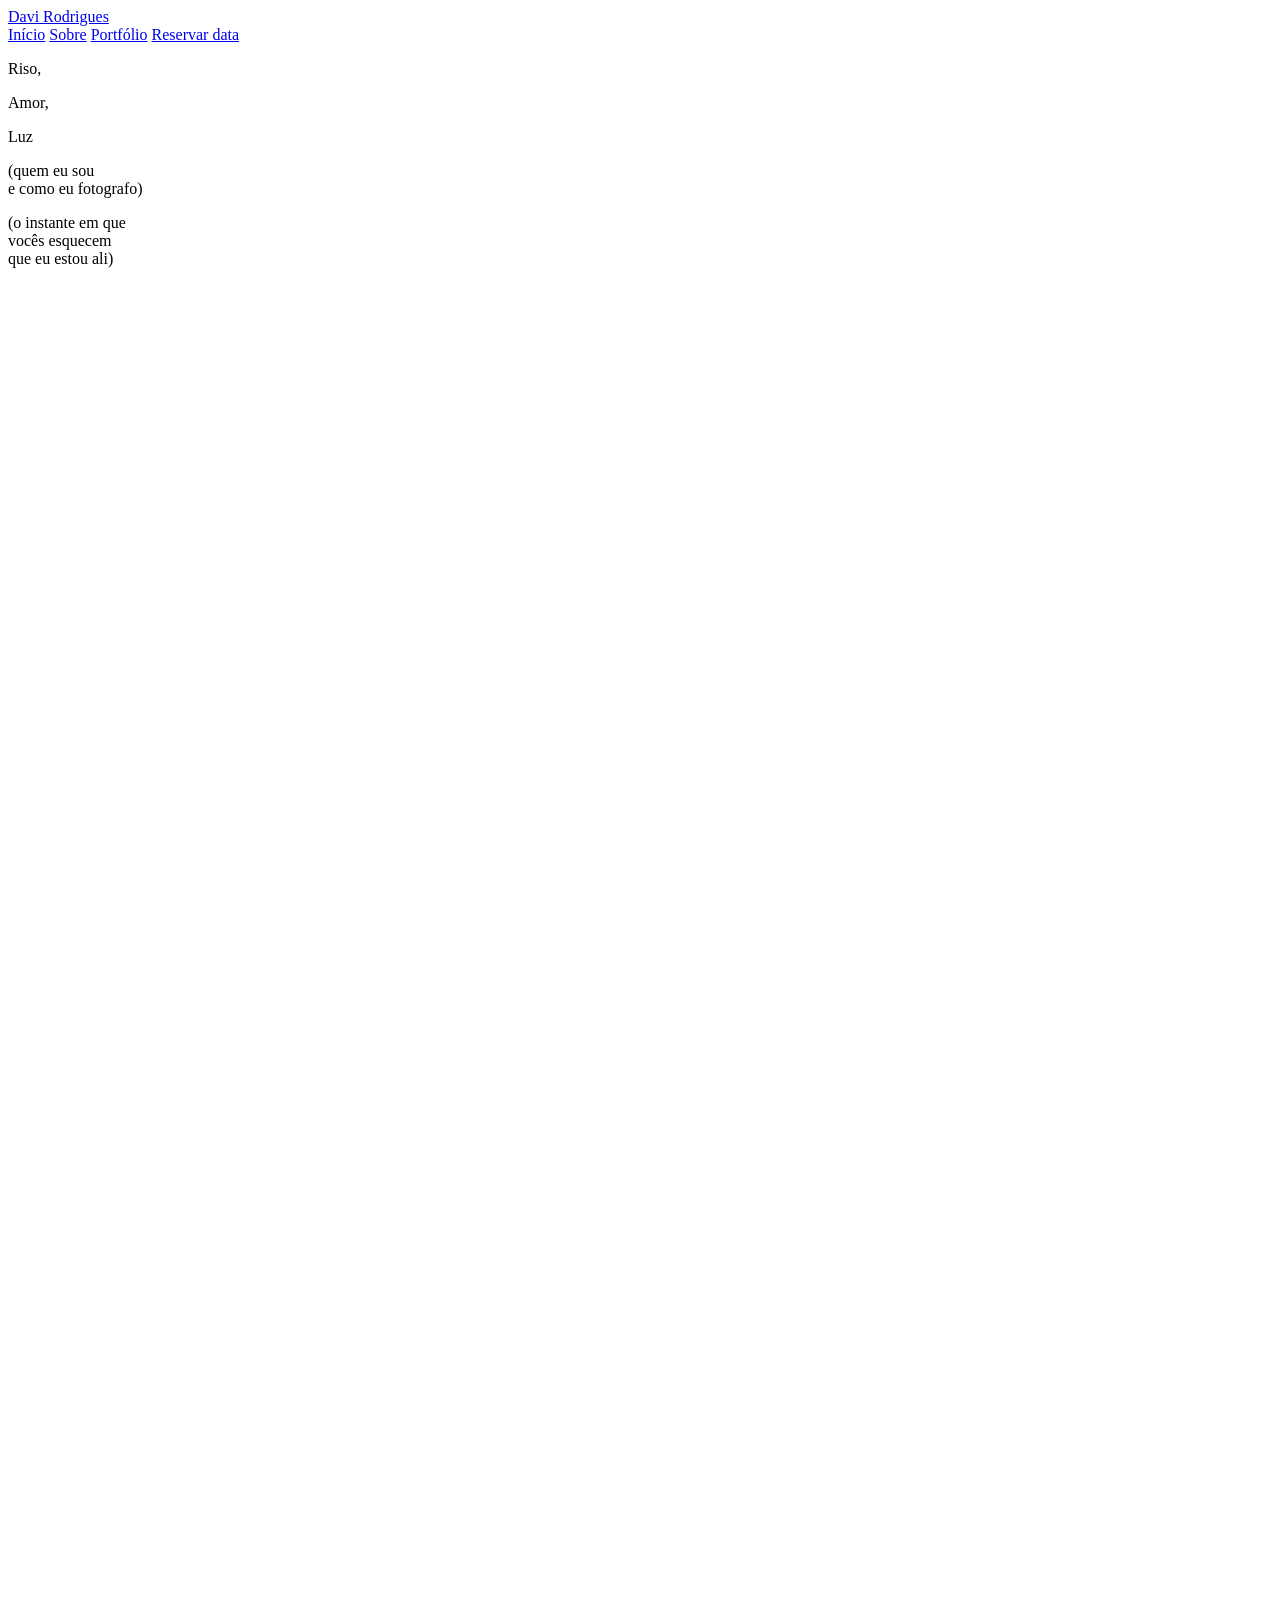
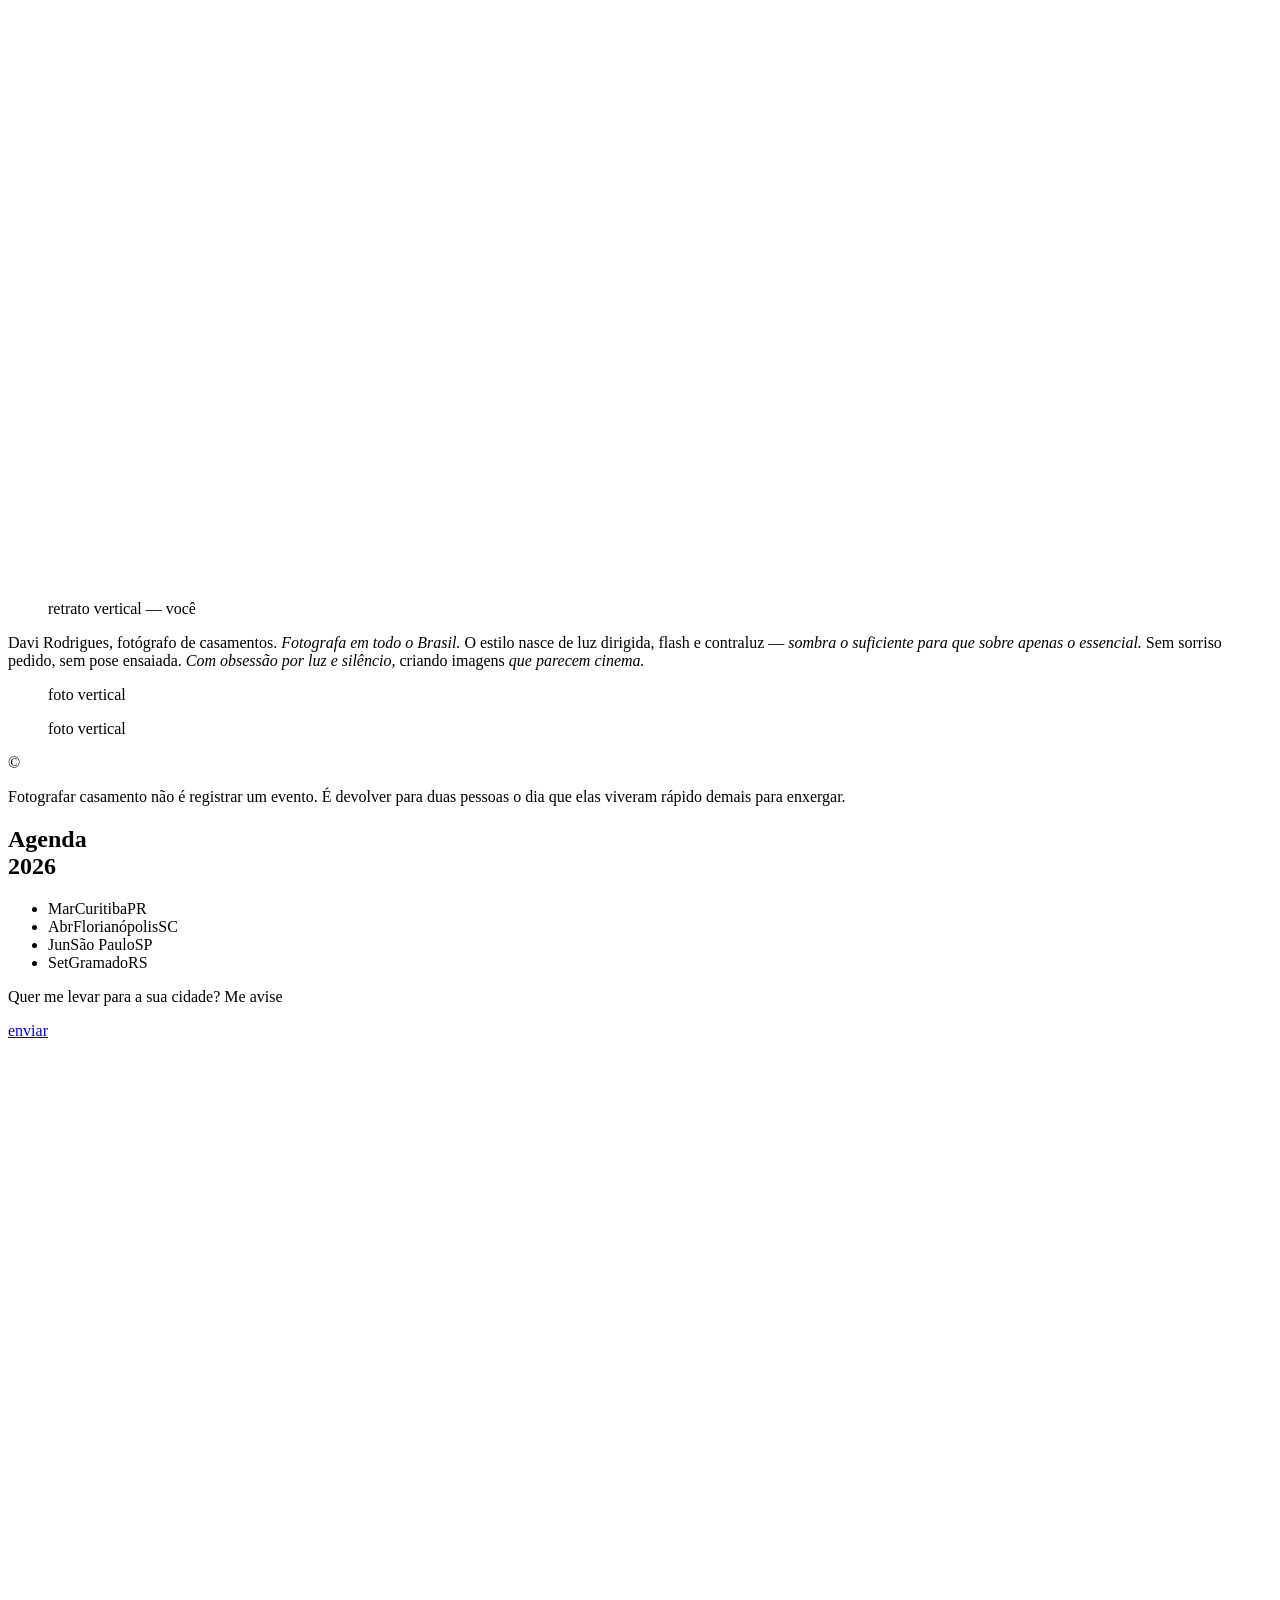
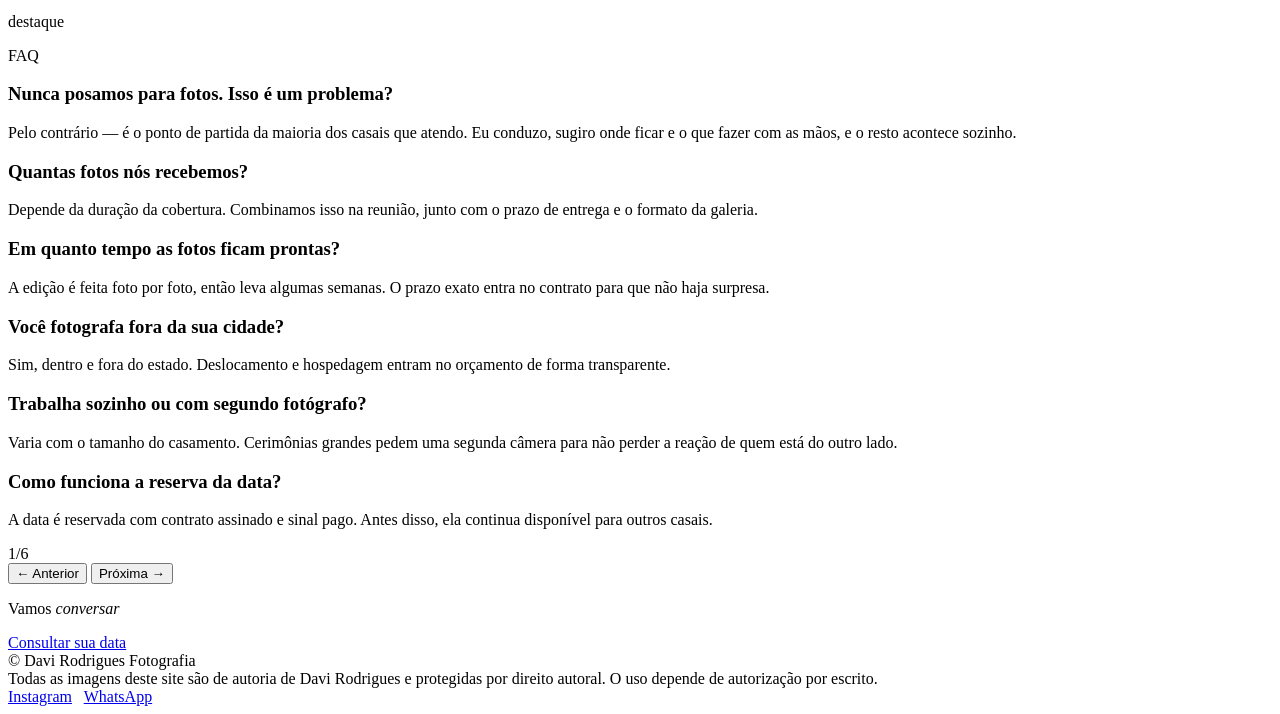
==== sobre.html @ baf835bc "Add files via upload" ====
<!DOCTYPE html>
<html lang="pt-BR">
<head>
  <meta charset="utf-8">
  <meta name="viewport" content="width=device-width, initial-scale=1">
  <title>Sobre — Davi Rodrigues Fotografia</title>
  <meta name="description" content="Quem eu sou e como eu fotografo. Luz dirigida, sombra e o instante em que vocês esquecem que eu estou ali.">
  <link rel="stylesheet" href="assets/css/site.css">
</head>
<body>

<header class="site-head">
  <a class="brand" href="index.html">Davi Rodrigues</a>
  <nav class="site-nav micro">
    <a class="lnk" href="index.html">Início</a>
    <a class="lnk" href="sobre.html" aria-current="page">Sobre</a>
    <a class="lnk" href="portfolio.html">Portfólio</a>
    <a class="lnk" href="contato.html">Reservar data</a>
  </nav>
</header>

<main>

  <section class="ab wrap">
    <div class="ab-stage">
      <div class="ab-words">
        <p class="ab-word w1">Riso,</p>
        <p class="ab-word w2">Amor,</p>
        <p class="ab-word w3">Luz</p>
      </div>

      <p class="ab-note n1">(quem eu sou<br>e como eu fotografo)</p>
      <p class="ab-note n2">(o instante em que<br>vocês esquecem<br>que eu estou ali)</p>

      <div class="ink draw" style="--len:1000" aria-hidden="true">
        <svg viewBox="0 0 200 300" fill="none">
          <path pathLength="1000" d="M18 12C58 62 28 118 68 150c40 32 84 40 44 80-30 30-70 20-55-10 15-30 78-20 98 18 14 26-10 48-32 44"/>
        </svg>
      </div>

      <figure class="ab-photo">
        <div class="ph"><span class="ph-tag micro">retrato vertical — você</span></div>
      </figure>
    </div>
  </section>

  <section class="ab-intro wrap rev">
    <p>Davi Rodrigues, fotógrafo de casamentos. <em>Fotografa em todo o Brasil.</em> O estilo nasce de luz dirigida, flash e contraluz — <em>sombra o suficiente para que sobre apenas o essencial.</em> Sem sorriso pedido, sem pose ensaiada. <em>Com obsessão por luz e silêncio,</em> criando imagens <em>que parecem cinema.</em></p>
  </section>

  <section class="ab-pair wrap rev">
    <figure class="fr a"><div class="ph"><span class="ph-tag micro">foto vertical</span></div></figure>
    <figure class="fr b"><div class="ph"><span class="ph-tag micro">foto vertical</span></div></figure>
    <div class="ab-credo">
      <span class="mark">&copy;</span>
      <p class="ab-note">Fotografar casamento não é registrar um evento. É devolver para duas pessoas o dia que elas viveram rápido demais para enxergar.</p>
    </div>
  </section>

  <section class="ab-agenda wrap rev">
    <h2>Agenda<br>2026</h2>
    <ul class="ab-dates">
      <li><span class="mo micro">Mar</span><span class="city">Curitiba</span><span class="uf micro">PR</span></li>
      <li><span class="mo micro">Abr</span><span class="city">Florianópolis</span><span class="uf micro">SC</span></li>
      <li><span class="mo micro">Jun</span><span class="city">São Paulo</span><span class="uf micro">SP</span></li>
      <li><span class="mo micro">Set</span><span class="city">Gramado</span><span class="uf micro">RS</span></li>
    </ul>

    <div class="ab-send">
      <p class="q">Quer me levar para a sua cidade? Me avise</p>
      <a class="go" href="contato.html">enviar</a>
      <div class="ink" aria-hidden="true">
        <svg viewBox="0 0 200 90" fill="none">
          <path d="M170 28C152 8 62 3 29 21 2 36 14 66 56 76c50 12 120 2 131-24 7-18-16-32-36-36"/>
        </svg>
      </div>
    </div>
  </section>

  <div class="ab-strip">
    <div class="track">
      <div class="it i1"><div class="ph"></div></div>
      <div class="it i2"><div class="ph"></div></div>
      <div class="it i3"><div class="ph"><span class="ph-tag micro">destaque</span></div></div>
      <div class="it i4"><div class="ph"></div></div>
      <div class="it i5"><div class="ph"></div></div>
      <div class="it i6"><div class="ph"></div></div>
      <div class="it i7"><div class="ph"></div></div>
    </div>
  </div>

  <section class="ab-faq wrap rev">
    <p class="ab-note">FAQ</p>
    <div class="vp">
      <div class="track" id="faq-track">
        <div class="slide">
          <h3 class="q">Nunca posamos para fotos. Isso é um problema?</h3>
          <p class="a">Pelo contrário — é o ponto de partida da maioria dos casais que atendo. Eu conduzo, sugiro onde ficar e o que fazer com as mãos, e o resto acontece sozinho.</p>
        </div>
        <div class="slide">
          <h3 class="q">Quantas fotos nós recebemos?</h3>
          <p class="a">Depende da duração da cobertura. Combinamos isso na reunião, junto com o prazo de entrega e o formato da galeria.</p>
        </div>
        <div class="slide">
          <h3 class="q">Em quanto tempo as fotos ficam prontas?</h3>
          <p class="a">A edição é feita foto por foto, então leva algumas semanas. O prazo exato entra no contrato para que não haja surpresa.</p>
        </div>
        <div class="slide">
          <h3 class="q">Você fotografa fora da sua cidade?</h3>
          <p class="a">Sim, dentro e fora do estado. Deslocamento e hospedagem entram no orçamento de forma transparente.</p>
        </div>
        <div class="slide">
          <h3 class="q">Trabalha sozinho ou com segundo fotógrafo?</h3>
          <p class="a">Varia com o tamanho do casamento. Cerimônias grandes pedem uma segunda câmera para não perder a reação de quem está do outro lado.</p>
        </div>
        <div class="slide">
          <h3 class="q">Como funciona a reserva da data?</h3>
          <p class="a">A data é reservada com contrato assinado e sinal pago. Antes disso, ela continua disponível para outros casais.</p>
        </div>
      </div>
    </div>
    <div class="bar">
      <span class="count"><span id="faq-i">1</span>/<span id="faq-n">6</span></span>
      <div class="nav">
        <button type="button" id="faq-prev">&larr; Anterior</button>
        <button type="button" id="faq-next">Próxima &rarr;</button>
      </div>
    </div>
  </section>

  <section class="cta inverted">
    <div class="wrap rev">
      <p class="mixed">Vamos <em>conversar</em></p>
      <a class="go micro" href="contato.html">Consultar sua data</a>
    </div>
  </section>

</main>

<footer class="site-foot">
  <div class="wrap row">
    <p class="micro" style="margin:0">&copy; Davi Rodrigues Fotografia</p>
    <p class="micro micro-light legal" style="margin:0">Todas as imagens deste site são de autoria de Davi Rodrigues e protegidas por direito autoral. O uso depende de autorização por escrito.</p>
    <p class="micro" style="margin:0">
      <a class="lnk" href="https://instagram.com/" target="_blank" rel="noopener">Instagram</a> &nbsp;
      <a class="lnk" href="https://wa.me/" target="_blank" rel="noopener">WhatsApp</a>
    </p>
  </div>
</footer>

<script src="assets/js/site.js"></script>
</body>
</html>
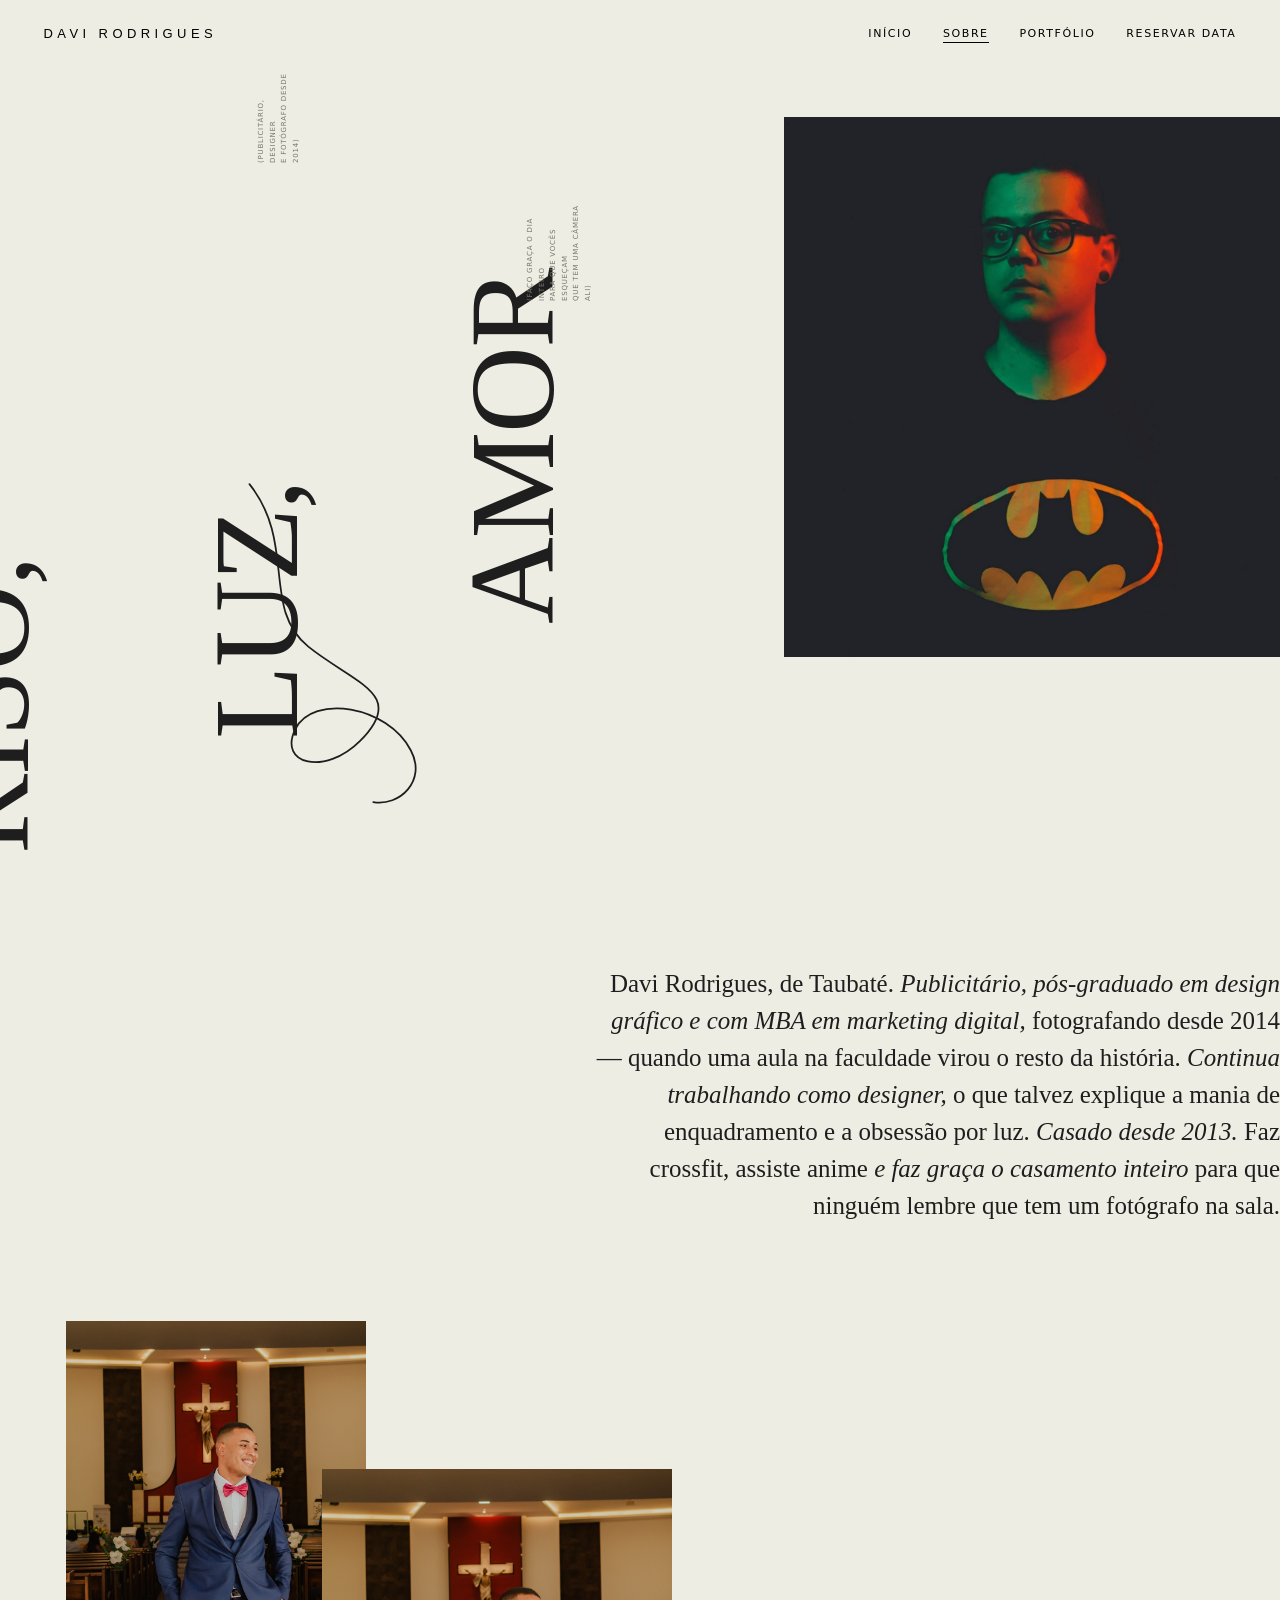
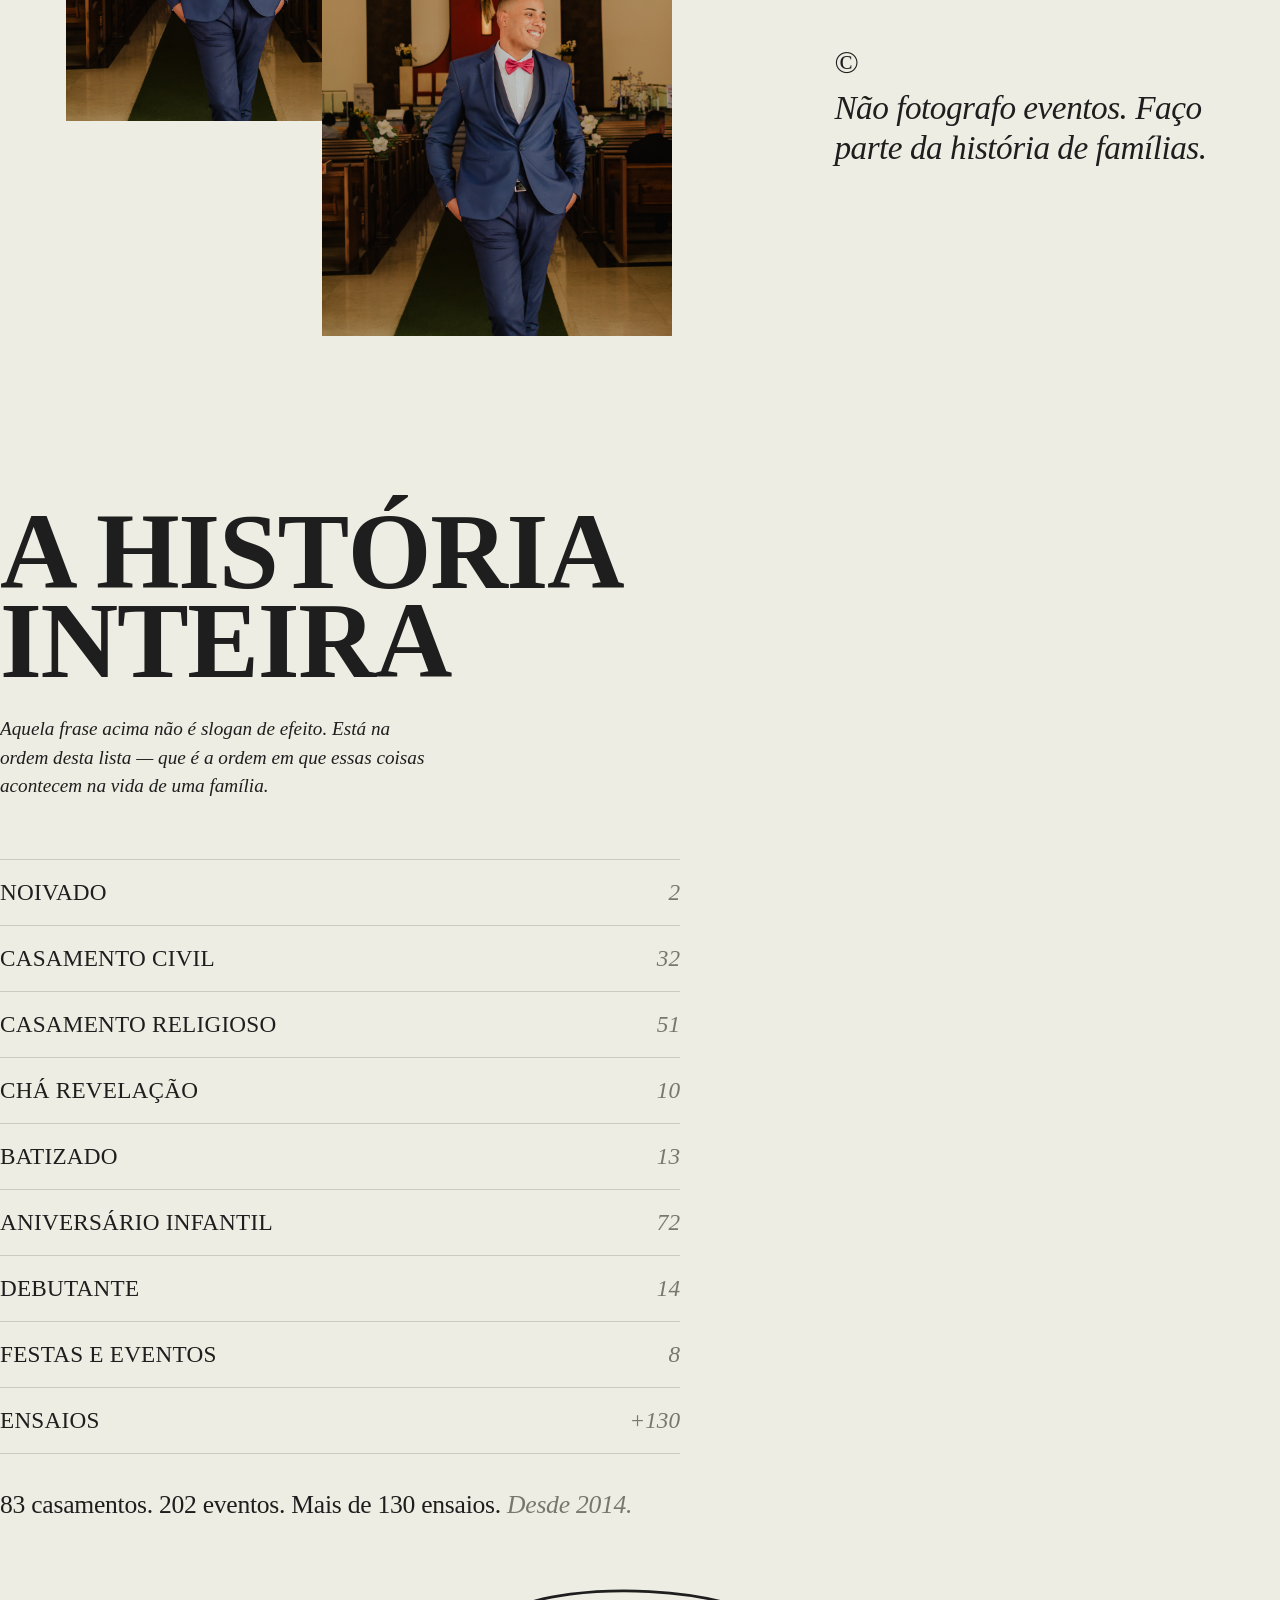
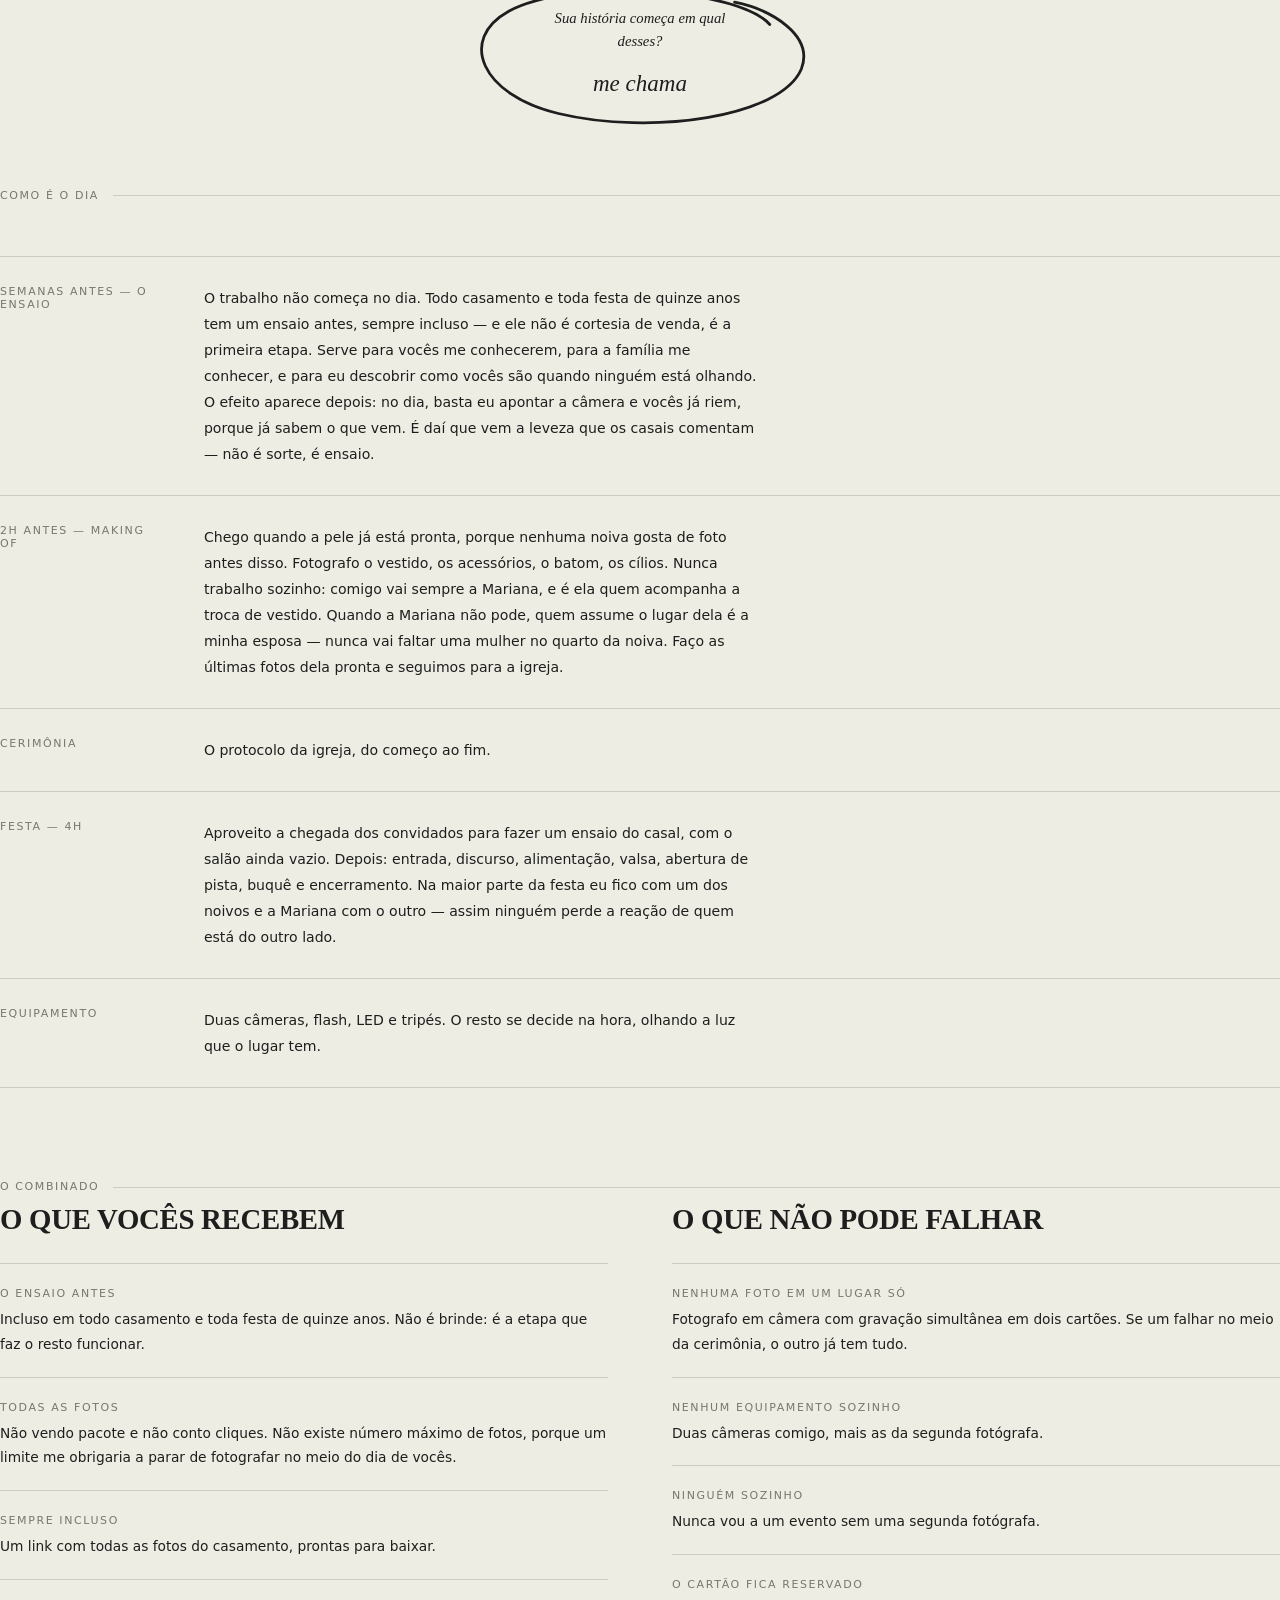
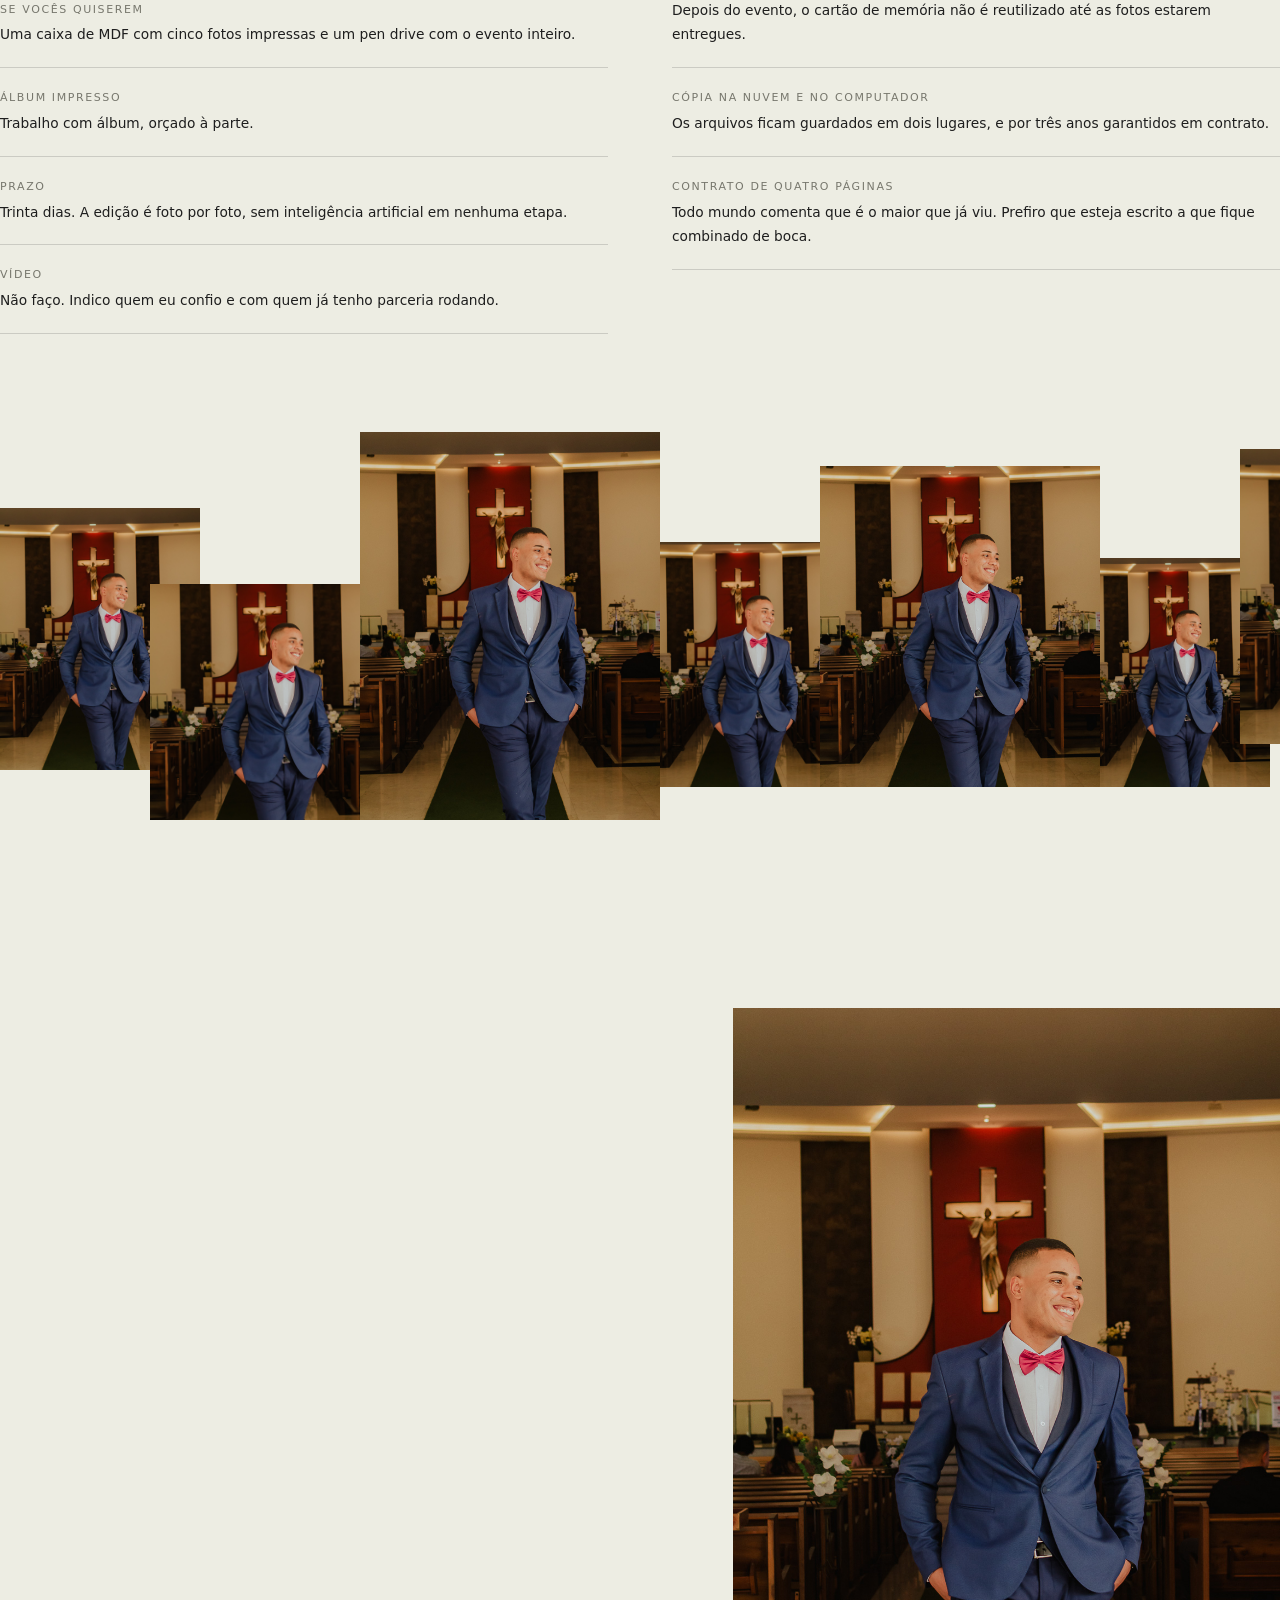
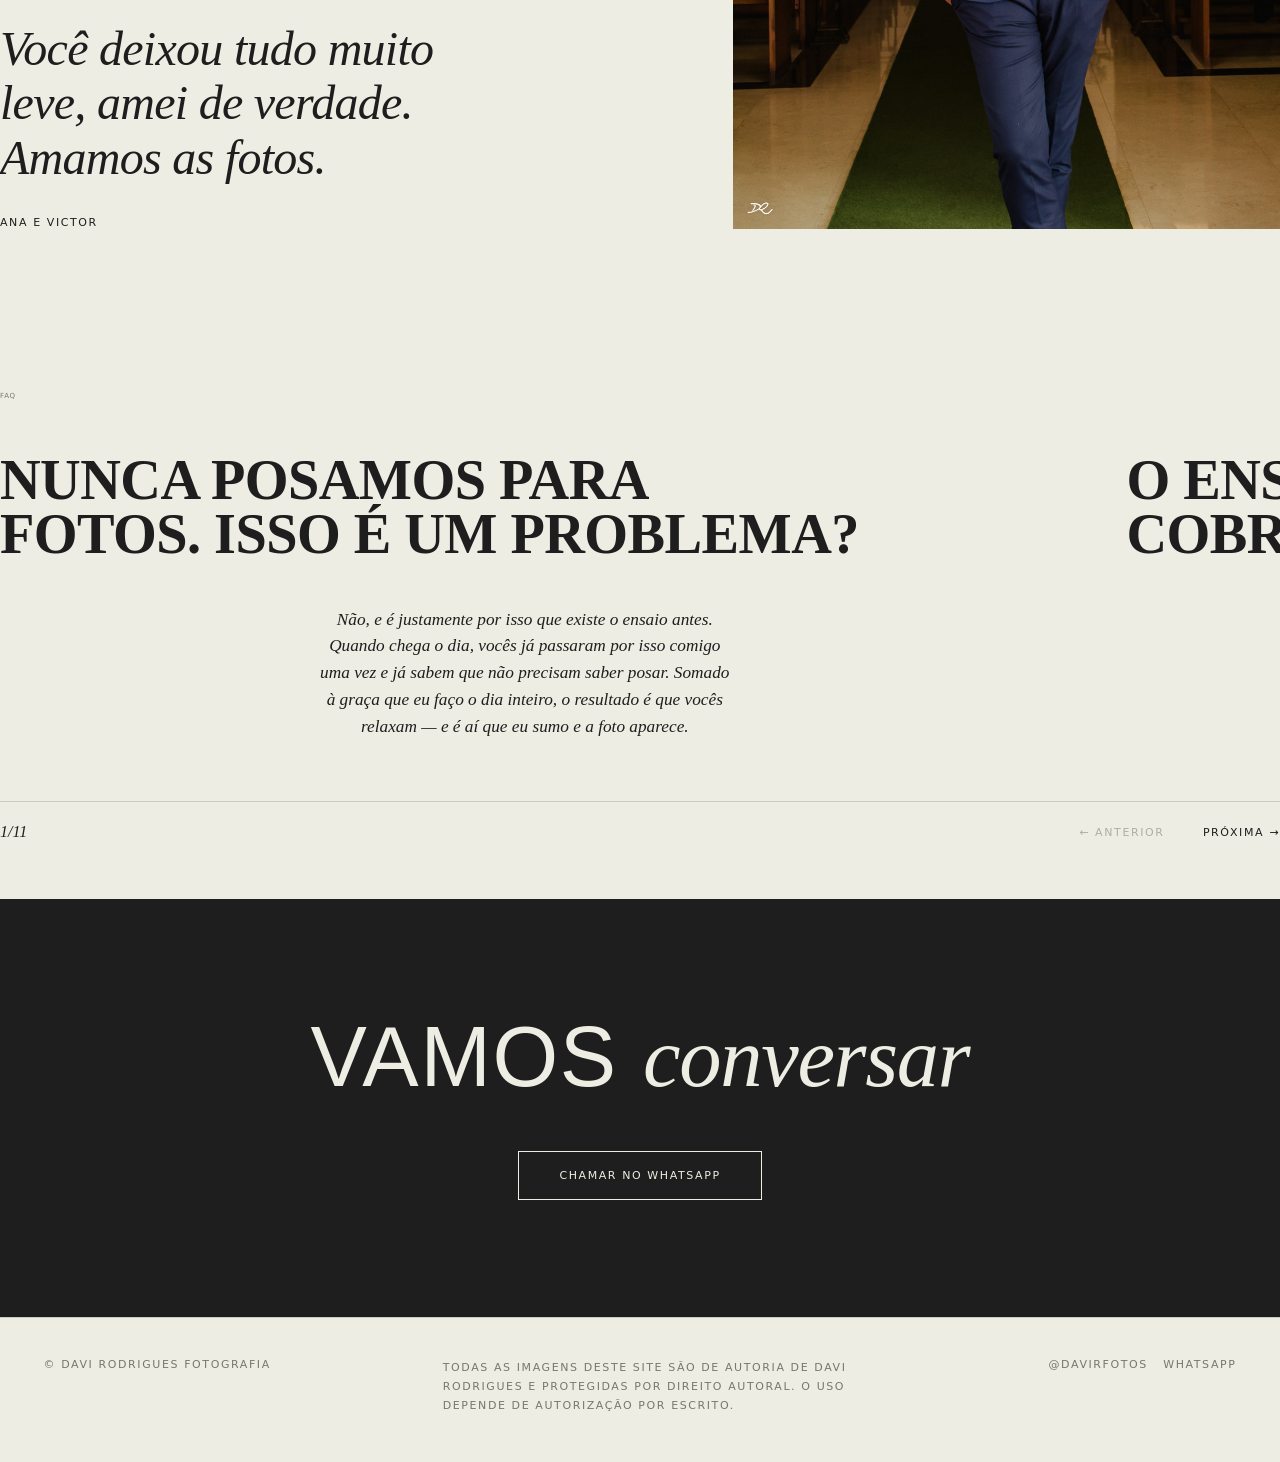
==== commit 585ca89e: "Add files via upload" ====
--- a/sobre.html
+++ b/sobre.html
@@ -4,7 +4,7 @@
   <meta charset="utf-8">
   <meta name="viewport" content="width=device-width, initial-scale=1">
   <title>Sobre — Davi Rodrigues Fotografia</title>
-  <meta name="description" content="Quem eu sou e como eu fotografo. Luz dirigida, sombra e o instante em que vocês esquecem que eu estou ali.">
+  <meta name="description" content="Davi Rodrigues, fotógrafo em Taubaté/SP desde 2014. Não fotografo eventos: faço parte da história de famílias.">
   <link rel="stylesheet" href="assets/css/site.css">
 </head>
 <body>
@@ -25,12 +25,12 @@
     <div class="ab-stage">
       <div class="ab-words">
         <p class="ab-word w1">Riso,</p>
-        <p class="ab-word w2">Amor,</p>
-        <p class="ab-word w3">Luz</p>
-      </div>
-
-      <p class="ab-note n1">(quem eu sou<br>e como eu fotografo)</p>
-      <p class="ab-note n2">(o instante em que<br>vocês esquecem<br>que eu estou ali)</p>
+        <p class="ab-word w2">Luz,</p>
+        <p class="ab-word w3">Amor</p>
+      </div>
+
+      <p class="ab-note n1">(publicitário, designer<br>e fotógrafo desde 2014)</p>
+      <p class="ab-note n2">(faço graça o dia inteiro<br>para que vocês esqueçam<br>que tem uma câmera ali)</p>
 
       <div class="ink draw" style="--len:1000" aria-hidden="true">
         <svg viewBox="0 0 200 300" fill="none">
@@ -39,36 +39,43 @@
       </div>
 
       <figure class="ab-photo">
-        <div class="ph"><span class="ph-tag micro">retrato vertical — você</span></div>
+        <div class="ph"><img src="assets/img/davi.jpg" alt="Retrato de Davi Rodrigues sob luz dividida em verde e laranja"></div>
       </figure>
     </div>
   </section>
 
   <section class="ab-intro wrap rev">
-    <p>Davi Rodrigues, fotógrafo de casamentos. <em>Fotografa em todo o Brasil.</em> O estilo nasce de luz dirigida, flash e contraluz — <em>sombra o suficiente para que sobre apenas o essencial.</em> Sem sorriso pedido, sem pose ensaiada. <em>Com obsessão por luz e silêncio,</em> criando imagens <em>que parecem cinema.</em></p>
+    <p>Davi Rodrigues, de Taubaté. <em>Publicitário, pós-graduado em design gráfico e com MBA em marketing digital,</em> fotografando desde 2014 — quando uma aula na faculdade virou o resto da história. <em>Continua trabalhando como designer,</em> o que talvez explique a mania de enquadramento e a obsessão por luz. <em>Casado desde 2013.</em> Faz crossfit, assiste anime <em>e faz graça o casamento inteiro</em> para que ninguém lembre que tem um fotógrafo na sala.</p>
   </section>
 
   <section class="ab-pair wrap rev">
-    <figure class="fr a"><div class="ph"><span class="ph-tag micro">foto vertical</span></div></figure>
-    <figure class="fr b"><div class="ph"><span class="ph-tag micro">foto vertical</span></div></figure>
+    <figure class="fr a"><div class="ph"><img src="assets/img/exemplo-casamento.jpg" alt="Noivo caminhando pela nave da igreja"></div></figure>
+    <figure class="fr b"><div class="ph"><img src="assets/img/exemplo-casamento.jpg" alt="Detalhe da cerimônia"></div></figure>
     <div class="ab-credo">
       <span class="mark">&copy;</span>
-      <p class="ab-note">Fotografar casamento não é registrar um evento. É devolver para duas pessoas o dia que elas viveram rápido demais para enxergar.</p>
-    </div>
-  </section>
-
-  <section class="ab-agenda wrap rev">
-    <h2>Agenda<br>2026</h2>
-    <ul class="ab-dates">
-      <li><span class="mo micro">Mar</span><span class="city">Curitiba</span><span class="uf micro">PR</span></li>
-      <li><span class="mo micro">Abr</span><span class="city">Florianópolis</span><span class="uf micro">SC</span></li>
-      <li><span class="mo micro">Jun</span><span class="city">São Paulo</span><span class="uf micro">SP</span></li>
-      <li><span class="mo micro">Set</span><span class="city">Gramado</span><span class="uf micro">RS</span></li>
-    </ul>
+      <p class="slogan">Não fotografo eventos. Faço parte da história de famílias.</p>
+    </div>
+  </section>
+
+  <section class="ab-arc wrap rev">
+    <h2>A história<br>inteira</h2>
+    <p class="lede">Aquela frase acima não é slogan de efeito. Está na ordem desta lista — que é a ordem em que essas coisas acontecem na vida de uma família.</p>
+    <ol>
+      <li><span class="lab">Noivado</span><span class="num">2</span></li>
+      <li><span class="lab">Casamento civil</span><span class="num">32</span></li>
+      <li><span class="lab">Casamento religioso</span><span class="num">51</span></li>
+      <li><span class="lab">Chá revelação</span><span class="num">10</span></li>
+      <li><span class="lab">Batizado</span><span class="num">13</span></li>
+      <li><span class="lab">Aniversário infantil</span><span class="num">72</span></li>
+      <li><span class="lab">Debutante</span><span class="num">14</span></li>
+      <li><span class="lab">Festas e eventos</span><span class="num">8</span></li>
+      <li><span class="lab">Ensaios</span><span class="num">+130</span></li>
+    </ol>
+    <p class="ab-total">83 casamentos. 202 eventos. Mais de 130 ensaios. <em>Desde 2014.</em></p>
 
     <div class="ab-send">
-      <p class="q">Quer me levar para a sua cidade? Me avise</p>
-      <a class="go" href="contato.html">enviar</a>
+      <p class="q">Sua história começa em qual desses?</p>
+      <a class="go" href="https://wa.me/5512988275053" target="_blank" rel="noopener">me chama</a>
       <div class="ink" aria-hidden="true">
         <svg viewBox="0 0 200 90" fill="none">
           <path d="M170 28C152 8 62 3 29 21 2 36 14 66 56 76c50 12 120 2 131-24 7-18-16-32-36-36"/>
@@ -77,17 +84,82 @@
     </div>
   </section>
 
+  <section class="ab-day wrap rev">
+    <p class="micro eyebrow">Como é o dia</p>
+    <ol>
+      <li>
+        <span class="t micro">Semanas antes — o ensaio</span>
+        <p class="d">O trabalho não começa no dia. <strong>Todo casamento e toda festa de quinze anos tem um ensaio antes, sempre incluso</strong> — e ele não é cortesia de venda, é a primeira etapa. Serve para vocês me conhecerem, para a família me conhecer, e para eu descobrir como vocês são quando ninguém está olhando. O efeito aparece depois: no dia, basta eu apontar a câmera e vocês já riem, porque já sabem o que vem. É daí que vem a leveza que os casais comentam — não é sorte, é ensaio.</p>
+      </li>
+      <li>
+        <span class="t micro">2h antes — making of</span>
+        <p class="d">Chego quando a pele já está pronta, porque nenhuma noiva gosta de foto antes disso. Fotografo o vestido, os acessórios, o batom, os cílios. <strong>Nunca trabalho sozinho:</strong> comigo vai sempre a Mariana, e é ela quem acompanha a troca de vestido. Quando a Mariana não pode, quem assume o lugar dela é a minha esposa — nunca vai faltar uma mulher no quarto da noiva. Faço as últimas fotos dela pronta e seguimos para a igreja.</p>
+      </li>
+      <li>
+        <span class="t micro">Cerimônia</span>
+        <p class="d">O protocolo da igreja, do começo ao fim.</p>
+      </li>
+      <li>
+        <span class="t micro">Festa — 4h</span>
+        <p class="d">Aproveito a chegada dos convidados para fazer um ensaio do casal, com o salão ainda vazio. Depois: entrada, discurso, alimentação, valsa, abertura de pista, buquê e encerramento. Na maior parte da festa eu fico com um dos noivos e a Mariana com o outro — assim ninguém perde a reação de quem está do outro lado.</p>
+      </li>
+      <li>
+        <span class="t micro">Equipamento</span>
+        <p class="d">Duas câmeras, flash, LED e tripés. O resto se decide na hora, olhando a luz que o lugar tem.</p>
+      </li>
+    </ol>
+  </section>
+
+  <section class="ab-deal wrap rev">
+    <p class="micro eyebrow">O combinado</p>
+    <div class="cols">
+      <div>
+        <h3>O que vocês recebem</h3>
+        <ul>
+          <li><strong>O ensaio antes</strong>Incluso em todo casamento e toda festa de quinze anos. Não é brinde: é a etapa que faz o resto funcionar.</li>
+          <li><strong>Todas as fotos</strong>Não vendo pacote e não conto cliques. Não existe número máximo de fotos, porque um limite me obrigaria a parar de fotografar no meio do dia de vocês.</li>
+          <li><strong>Sempre incluso</strong>Um link com todas as fotos do casamento, prontas para baixar.</li>
+          <li><strong>Se vocês quiserem</strong>Uma caixa de MDF com cinco fotos impressas e um pen drive com o evento inteiro.</li>
+          <li><strong>Álbum impresso</strong>Trabalho com álbum, orçado à parte.</li>
+          <li><strong>Prazo</strong>Trinta dias. A edição é foto por foto, sem inteligência artificial em nenhuma etapa.</li>
+          <li><strong>Vídeo</strong>Não faço. Indico quem eu confio e com quem já tenho parceria rodando.</li>
+        </ul>
+      </div>
+      <div>
+        <h3>O que não pode falhar</h3>
+        <ul>
+          <li><strong>Nenhuma foto em um lugar só</strong>Fotografo em câmera com gravação simultânea em dois cartões. Se um falhar no meio da cerimônia, o outro já tem tudo.</li>
+          <li><strong>Nenhum equipamento sozinho</strong>Duas câmeras comigo, mais as da segunda fotógrafa.</li>
+          <li><strong>Ninguém sozinho</strong>Nunca vou a um evento sem uma segunda fotógrafa.</li>
+          <li><strong>O cartão fica reservado</strong>Depois do evento, o cartão de memória não é reutilizado até as fotos estarem entregues.</li>
+          <li><strong>Cópia na nuvem e no computador</strong>Os arquivos ficam guardados em dois lugares, e por três anos garantidos em contrato.</li>
+          <li><strong>Contrato de quatro páginas</strong>Todo mundo comenta que é o maior que já viu. Prefiro que esteja escrito a que fique combinado de boca.</li>
+        </ul>
+      </div>
+    </div>
+  </section>
+
   <div class="ab-strip">
     <div class="track">
-      <div class="it i1"><div class="ph"></div></div>
-      <div class="it i2"><div class="ph"></div></div>
-      <div class="it i3"><div class="ph"><span class="ph-tag micro">destaque</span></div></div>
-      <div class="it i4"><div class="ph"></div></div>
-      <div class="it i5"><div class="ph"></div></div>
-      <div class="it i6"><div class="ph"></div></div>
-      <div class="it i7"><div class="ph"></div></div>
+      <div class="it i1"><div class="ph"><img src="assets/img/exemplo-casamento.jpg" alt=""></div></div>
+      <div class="it i2"><div class="ph"><img src="assets/img/exemplo-casamento.jpg" alt=""></div></div>
+      <div class="it i3"><div class="ph"><img src="assets/img/exemplo-casamento.jpg" alt=""></div></div>
+      <div class="it i4"><div class="ph"><img src="assets/img/exemplo-casamento.jpg" alt=""></div></div>
+      <div class="it i5"><div class="ph"><img src="assets/img/exemplo-casamento.jpg" alt=""></div></div>
+      <div class="it i6"><div class="ph"><img src="assets/img/exemplo-casamento.jpg" alt=""></div></div>
+      <div class="it i7"><div class="ph"><img src="assets/img/exemplo-casamento.jpg" alt=""></div></div>
     </div>
   </div>
+
+  <section class="ab-said wrap rev">
+    <div class="grid">
+      <figure style="margin:0">
+        <blockquote>Você deixou tudo muito leve, amei de verdade. Amamos as fotos.</blockquote>
+        <cite class="micro">Ana e Victor</cite>
+      </figure>
+      <div class="ph"><img src="assets/img/exemplo-casamento.jpg" alt=""></div>
+    </div>
+  </section>
 
   <section class="ab-faq wrap rev">
     <p class="ab-note">FAQ</p>
@@ -95,32 +167,52 @@
       <div class="track" id="faq-track">
         <div class="slide">
           <h3 class="q">Nunca posamos para fotos. Isso é um problema?</h3>
-          <p class="a">Pelo contrário — é o ponto de partida da maioria dos casais que atendo. Eu conduzo, sugiro onde ficar e o que fazer com as mãos, e o resto acontece sozinho.</p>
+          <p class="a">Não, e é justamente por isso que existe o ensaio antes. Quando chega o dia, vocês já passaram por isso comigo uma vez e já sabem que não precisam saber posar. Somado à graça que eu faço o dia inteiro, o resultado é que vocês relaxam — e é aí que eu sumo e a foto aparece.</p>
+        </div>
+        <div class="slide">
+          <h3 class="q">O ensaio antes é cobrado à parte?</h3>
+          <p class="a">Não. Ele já está incluso em todo casamento e em toda festa de quinze anos — e não como brinde, mas porque o trabalho precisa dele. Sem o ensaio, no dia do evento eu ainda seria um estranho apontando uma câmera. Com ele, sou alguém que vocês já conhecem.</p>
         </div>
         <div class="slide">
           <h3 class="q">Quantas fotos nós recebemos?</h3>
-          <p class="a">Depende da duração da cobertura. Combinamos isso na reunião, junto com o prazo de entrega e o formato da galeria.</p>
-        </div>
-        <div class="slide">
-          <h3 class="q">Em quanto tempo as fotos ficam prontas?</h3>
-          <p class="a">A edição é feita foto por foto, então leva algumas semanas. O prazo exato entra no contrato para que não haja surpresa.</p>
-        </div>
-        <div class="slide">
-          <h3 class="q">Você fotografa fora da sua cidade?</h3>
-          <p class="a">Sim, dentro e fora do estado. Deslocamento e hospedagem entram no orçamento de forma transparente.</p>
-        </div>
-        <div class="slide">
-          <h3 class="q">Trabalha sozinho ou com segundo fotógrafo?</h3>
-          <p class="a">Varia com o tamanho do casamento. Cerimônias grandes pedem uma segunda câmera para não perder a reação de quem está do outro lado.</p>
+          <p class="a">Não existe número. Eu não vendo pacote nem conto cliques — um limite me obrigaria a parar de fotografar no meio do dia de vocês, e isso não faz sentido nenhum. Vocês recebem tudo.</p>
+        </div>
+        <div class="slide">
+          <h3 class="q">Em quanto tempo recebemos as fotos?</h3>
+          <p class="a">Trinta dias. Não uso inteligência artificial em nenhuma etapa da edição — é foto por foto, na mão. Demora mais, e é exatamente por isso que demora.</p>
         </div>
         <div class="slide">
           <h3 class="q">Como funciona a reserva da data?</h3>
-          <p class="a">A data é reservada com contrato assinado e sinal pago. Antes disso, ela continua disponível para outros casais.</p>
+          <p class="a">Uma entrada de 10% reserva a data, com contrato assinado. O restante é pago na semana do evento.</p>
+        </div>
+        <div class="slide">
+          <h3 class="q">Você fotografa fora de Taubaté?</h3>
+          <p class="a">Todo o Vale do Paraíba e o Litoral Norte: São José dos Campos, Jacareí, Pindamonhangaba, Caçapava, Tremembé, Caraguatatuba e Ubatuba. Já fotografei até em Curitiba, e vou onde chamarem. O deslocamento entra no orçamento, sem surpresa.</p>
+        </div>
+        <div class="slide">
+          <h3 class="q">Você trabalha sozinho?</h3>
+          <p class="a">Nunca. A segunda fotógrafa é a Mariana, e quando ela não pode é a minha esposa quem vai. Além de dobrar a cobertura na festa, é ela quem fotografa a troca de vestido — a noiva nunca fica sem uma mulher por perto.</p>
+        </div>
+        <div class="slide">
+          <h3 class="q">E se uma câmera falhar no meio da cerimônia?</h3>
+          <p class="a">Fotografo em câmera que grava nos dois cartões ao mesmo tempo, então nenhuma foto existe em um lugar só. Somando as minhas duas câmeras e as da Mariana, nada do dia depende de um equipamento — nem de uma pessoa.</p>
+        </div>
+        <div class="slide">
+          <h3 class="q">Quanto tempo dura a cobertura?</h3>
+          <p class="a">Chego duas horas antes da cerimônia, no making of, e a festa tem quatro horas de cobertura, até o encerramento.</p>
+        </div>
+        <div class="slide">
+          <h3 class="q">Vocês precisam publicar nossas fotos?</h3>
+          <p class="a">Não. Se vocês preferirem que as fotos não apareçam em lugar nenhum, a gente deixa combinado antes e eu não uso. Sem problema e sem desconto em troca.</p>
+        </div>
+        <div class="slide">
+          <h3 class="q">Por que só dois casamentos por mês?</h3>
+          <p class="a">Porque trinta dias de edição manual por casamento não cabem numa agenda cheia — e porque eu também quero estar em casa. Nunca pego dois eventos no mesmo fim de semana.</p>
         </div>
       </div>
     </div>
     <div class="bar">
-      <span class="count"><span id="faq-i">1</span>/<span id="faq-n">6</span></span>
+      <span class="count"><span id="faq-i">1</span>/<span id="faq-n">11</span></span>
       <div class="nav">
         <button type="button" id="faq-prev">&larr; Anterior</button>
         <button type="button" id="faq-next">Próxima &rarr;</button>
@@ -131,7 +223,7 @@
   <section class="cta inverted">
     <div class="wrap rev">
       <p class="mixed">Vamos <em>conversar</em></p>
-      <a class="go micro" href="contato.html">Consultar sua data</a>
+      <a class="go micro" href="https://wa.me/5512988275053" target="_blank" rel="noopener">Chamar no WhatsApp</a>
     </div>
   </section>
 
@@ -142,8 +234,8 @@
     <p class="micro" style="margin:0">&copy; Davi Rodrigues Fotografia</p>
     <p class="micro micro-light legal" style="margin:0">Todas as imagens deste site são de autoria de Davi Rodrigues e protegidas por direito autoral. O uso depende de autorização por escrito.</p>
     <p class="micro" style="margin:0">
-      <a class="lnk" href="https://instagram.com/" target="_blank" rel="noopener">Instagram</a> &nbsp;
-      <a class="lnk" href="https://wa.me/" target="_blank" rel="noopener">WhatsApp</a>
+      <a class="lnk" href="https://instagram.com/davirfotos" target="_blank" rel="noopener">@davirfotos</a> &nbsp;
+      <a class="lnk" href="https://wa.me/5512988275053" target="_blank" rel="noopener">WhatsApp</a>
     </p>
   </div>
 </footer>
--- a/assets/css/site.css
+++ b/assets/css/site.css
@@ -0,0 +1,887 @@
+/* =========================================================
+   Davi Rodrigues Fotografia
+   Sistema visual: duas cores apenas — #edede3 e #1e1e1e.
+   A cor vive exclusivamente no hero, isolada nos tokens --hero-*,
+   para que nada no site brigue com o tom das fotografias.
+   ========================================================= */
+
+*, *::before, *::after { box-sizing: border-box; }
+
+:root {
+  /* as duas unicas cores do sistema */
+  --white: #edede3;
+  --black: #1e1e1e;
+
+  /* cinzas derivados das duas, puxados para a temperatura do papel */
+  --grey-1: #77776d;   /* texto secundario sobre claro */
+  --grey-2: #8e8e85;   /* texto secundario sobre escuro */
+  --grey-3: #2a2a28;   /* preto elevado */
+  --grey-4: #e2e2d7;   /* branco rebaixado */
+
+  /* cor exclusiva do hero — nao usar fora de .hero */
+  --hero-amber: #efa059;
+  --hero-teal:  #0e2c30;
+  --hero-dark:  #071618;
+
+  /* tokens de secao — os componentes so leem estes */
+  --bg:       var(--white);
+  --bg-alt:   var(--grey-4);
+  --fg:       var(--black);
+  --fg-mute:  var(--grey-1);
+  --hairline: rgba(30, 30, 30, 0.16);
+  --invert-bg: var(--black);
+  --invert-fg: var(--white);
+  --invert-mute: var(--grey-2);
+  --invert-rule: rgba(237, 237, 227, 0.15);
+
+  /* Caviar Dreams e a fonte do logo. Century Gothic e a substituta de
+     sistema mais proxima. Ao publicar, licenciar a Caviar Dreams e
+     declara-la aqui via @font-face antes das alternativas. */
+  --geo: "Caviar Dreams", "Century Gothic", "Questrial", "URW Gothic", "Futura", "Trebuchet MS", sans-serif;
+  --display: "Bodoni MT", "Didot", "Palatino Linotype", "Book Antiqua", Georgia, serif;
+  --micro: "Segoe UI", system-ui, -apple-system, "Helvetica Neue", Arial, sans-serif;
+
+  --gutter: clamp(20px, 3.4vw, 46px);
+  --micro-size: 11px;
+  --micro-track: 0.145em;
+}
+
+@media (prefers-color-scheme: dark) {
+  :root {
+    --bg:       var(--black);
+    --bg-alt:   var(--grey-3);
+    --fg:       var(--white);
+    --fg-mute:  var(--grey-2);
+    --hairline: rgba(237, 237, 227, 0.16);
+    --invert-bg: var(--white);
+    --invert-fg: var(--black);
+    --invert-mute: var(--grey-1);
+    --invert-rule: rgba(30, 30, 30, 0.16);
+  }
+}
+:root[data-theme="dark"] {
+  --bg:       var(--black);
+  --bg-alt:   var(--grey-3);
+  --fg:       var(--white);
+  --fg-mute:  var(--grey-2);
+  --hairline: rgba(237, 237, 227, 0.16);
+  --invert-bg: var(--white);
+  --invert-fg: var(--black);
+  --invert-mute: var(--grey-1);
+  --invert-rule: rgba(30, 30, 30, 0.16);
+}
+:root[data-theme="light"] {
+  --bg:       var(--white);
+  --bg-alt:   var(--grey-4);
+  --fg:       var(--black);
+  --fg-mute:  var(--grey-1);
+  --hairline: rgba(30, 30, 30, 0.16);
+  --invert-bg: var(--black);
+  --invert-fg: var(--white);
+  --invert-mute: var(--grey-2);
+  --invert-rule: rgba(237, 237, 227, 0.15);
+}
+
+body {
+  margin: 0;
+  background: var(--bg);
+  color: var(--fg);
+  font-family: var(--micro);
+  -webkit-font-smoothing: antialiased;
+  overflow-x: hidden;
+}
+
+/* ---------- primitivos ---------- */
+
+.micro {
+  font-family: var(--micro);
+  font-size: var(--micro-size);
+  font-weight: 500;
+  letter-spacing: var(--micro-track);
+  text-transform: uppercase;
+  line-height: 1.2;
+}
+.micro-light { font-weight: 300; }
+
+a { color: inherit; text-decoration: none; }
+
+.lnk { position: relative; display: inline-block; }
+.lnk::after {
+  content: ""; position: absolute; left: 0; right: 0; bottom: -3px;
+  height: 1px; background: currentColor;
+  transform: scaleX(0); transform-origin: left;
+  transition: transform .45s cubic-bezier(.2,.7,.2,1);
+}
+.lnk:hover::after, .lnk:focus-visible::after { transform: scaleX(1); }
+
+:focus-visible { outline: 1px solid currentColor; outline-offset: 4px; }
+
+/* visivel apenas para leitores de tela e buscadores */
+.visually-hidden {
+  position: absolute; width: 1px; height: 1px;
+  margin: -1px; padding: 0; border: 0;
+  clip: rect(0 0 0 0); clip-path: inset(50%);
+  overflow: hidden; white-space: nowrap;
+}
+
+.wrap { padding-inline: var(--gutter); max-width: 1560px; margin-inline: auto; }
+
+/* gesto assinatura: linha geometrica em caixa alta quebrada por uma palavra em italico */
+.mixed {
+  font-family: var(--geo);
+  text-transform: uppercase;
+  font-weight: 400;
+  letter-spacing: 0.02em;
+  line-height: 0.98;
+  text-wrap: balance;
+  margin: 0;
+}
+.mixed em {
+  font-family: var(--display);
+  font-style: italic;
+  text-transform: lowercase;
+  letter-spacing: -0.015em;
+  font-weight: 400;
+}
+
+.eyebrow { display: flex; align-items: center; gap: 14px; color: var(--fg-mute); }
+.eyebrow::after { content: ""; height: 1px; flex: 1; background: var(--hairline); }
+
+/* secoes invertidas redefinem os tokens localmente — nada vaza */
+.inverted {
+  background: var(--invert-bg);
+  color: var(--invert-fg);
+  --fg: var(--invert-fg);
+  --fg-mute: var(--invert-mute);
+  --hairline: var(--invert-rule);
+}
+
+/* ---------- lugar da fotografia ----------
+   Cinza neutro de proposito: cada foto real tem seu proprio tom.
+   Para usar a foto de verdade, basta colocar um <img> dentro:
+   <div class="ph"><img src="assets/img/foo.jpg" alt="..."></div>          */
+.ph {
+  position: relative;
+  background: #232321;
+  overflow: hidden;
+  isolation: isolate;
+}
+.ph::before {
+  content: "";
+  position: absolute; inset: 0;
+  background:
+    radial-gradient(62% 48% at 50% 32%, rgba(237,237,227,.16), transparent 70%),
+    linear-gradient(180deg, #2c2c29 0%, #1a1a19 92%);
+}
+.ph::after {
+  content: "";
+  position: absolute; inset: 0;
+  background-image: url("data:image/svg+xml,%3Csvg xmlns='http://www.w3.org/2000/svg' width='140' height='140'%3E%3Cfilter id='n'%3E%3CfeTurbulence type='fractalNoise' baseFrequency='0.85' numOctaves='3'/%3E%3C/filter%3E%3Crect width='100%25' height='100%25' filter='url(%23n)'/%3E%3C/svg%3E");
+  opacity: .16; mix-blend-mode: overlay;
+}
+.ph > img {
+  position: absolute; inset: 0; z-index: 1;
+  width: 100%; height: 100%; object-fit: cover; display: block;
+}
+.ph > .ph-tag { position: absolute; left: 14px; bottom: 12px; z-index: 2; color: rgba(237,237,227,.5); }
+
+/* ============ CABECALHO ============ */
+
+.site-head {
+  position: fixed; inset: 0 0 auto 0; z-index: 60;
+  display: flex; align-items: center; justify-content: space-between;
+  gap: 20px;
+  padding: 26px var(--gutter);
+  color: var(--white);
+  mix-blend-mode: difference;
+}
+.brand {
+  font-family: var(--geo);
+  font-size: 13px; font-weight: 400;
+  letter-spacing: 0.34em; text-transform: uppercase;
+}
+.site-nav { display: flex; gap: clamp(16px, 2.4vw, 34px); align-items: center; }
+/* pagina atual marcada por filete, nunca por cor */
+.site-nav [aria-current="page"]::after { transform: scaleX(1); }
+
+/* ============ HERO — unico lugar com cor ============ */
+
+.hero {
+  position: relative;
+  min-height: 100svh;
+  display: grid;
+  grid-template-rows: 1fr auto;
+  color: var(--white);
+  background: var(--hero-dark);
+  overflow: hidden;
+}
+
+/* Foto do hero. */
+.hero-img {
+  position: absolute; inset: 0; z-index: 0;
+  width: 100%; height: 100%; object-fit: cover; display: block;
+}
+
+/* A imagem atual e 16:9 COM o nome ja embutido. Numa tela alta e estreita,
+   "cover" cortaria as laterais e deceparia o nome. Entao, quando a janela
+   deixa de ser larga, passamos para "contain": a foto aparece inteira e a
+   sobra e preenchida pelo --hero-dark, que e praticamente a mesma cor das
+   bordas da propria foto — a emenda nao aparece.
+   Assim que existir uma versao SEM texto, apagar esta regra, voltar para
+   "cover" sempre e reativar o bloco .hero-mark no HTML. */
+@media (max-aspect-ratio: 13/10) {
+  .hero-img { object-fit: contain; }
+}
+
+/* Nome em HTML — desativado enquanto o texto estiver embutido na foto.
+   Preferivel ao texto na imagem: fica nitido em qualquer tela, acompanha
+   o redimensionamento e o Google consegue ler. */
+.hero-mark {
+  position: relative; z-index: 3;
+  align-self: center; text-align: center;
+  padding: 120px var(--gutter) 0;
+}
+.hero-mark .name {
+  font-family: var(--geo);
+  color: var(--hero-amber);
+  font-weight: 400;
+  font-size: clamp(2.1rem, 8.4vw, 8.4rem);
+  line-height: .92;
+  letter-spacing: 0.055em;
+  text-transform: uppercase;
+  margin: 0;
+  animation: settle 1.5s cubic-bezier(.16,.84,.24,1) both;
+}
+.hero-mark .sub {
+  margin: clamp(10px, 1.4vw, 20px) 0 0;
+  color: var(--hero-amber);
+  font-family: var(--geo);
+  font-size: clamp(.62rem, 1.5vw, 1.05rem);
+  letter-spacing: 0.62em;
+  text-transform: uppercase;
+  animation: settle 1.5s .18s cubic-bezier(.16,.84,.24,1) both;
+}
+@keyframes settle {
+  from { opacity: 0; letter-spacing: 0.34em; filter: blur(7px); }
+  to   { opacity: 1; }
+}
+
+.hero-foot {
+  position: relative; z-index: 3;
+  display: flex; align-items: flex-end; justify-content: space-between;
+  gap: 24px; flex-wrap: wrap;
+  padding: 0 var(--gutter) 26px;
+}
+.hero-foot .set { display: flex; gap: 22px; }
+.hero-scroll { display: flex; align-items: center; gap: 10px; color: rgba(237,237,227,.62); }
+.hero-scroll i {
+  display: block; width: 46px; height: 1px; background: currentColor;
+  transform-origin: left; animation: sweep 2.8s ease-in-out infinite;
+}
+@keyframes sweep {
+  0%, 100% { transform: scaleX(.28); opacity: .5; }
+  50%      { transform: scaleX(1); opacity: 1; }
+}
+
+/* ============ MANIFESTO ============ */
+
+.manifesto { padding: clamp(72px, 11vh, 150px) 0 clamp(56px, 8vh, 110px); }
+.manifesto .lead {
+  font-family: var(--display);
+  font-style: italic; font-weight: 400;
+  font-size: clamp(1.6rem, 4.3vw, 3.5rem);
+  line-height: 1.08; letter-spacing: -0.02em;
+  max-width: 22ch; margin: 26px 0 0; text-wrap: balance;
+}
+/* enfase por troca de fonte, nunca por cor */
+.manifesto .lead b {
+  font-style: normal; font-weight: 400;
+  font-family: var(--geo); text-transform: uppercase;
+  font-size: .62em; letter-spacing: 0.03em;
+}
+
+.stagger {
+  margin: clamp(38px, 6vw, 74px) 0 0;
+  font-family: var(--micro);
+  font-size: clamp(.86rem, 1.15vw, 1rem);
+  font-weight: 300; line-height: 1.95;
+  max-width: 68ch; display: grid; gap: 2px;
+}
+.stagger span { display: block; }
+.stagger span:nth-child(2) { padding-left: 12%; }
+.stagger span:nth-child(3) { padding-left: 5%; }
+.stagger span:nth-child(4) { padding-left: 20%; }
+.stagger span:nth-child(5) { padding-left: 8%; }
+.stagger em { font-style: italic; font-family: var(--display); font-size: 1.22em; }
+
+/* ============ SERVICOS ============ */
+
+.services { padding: clamp(72px, 11vh, 148px) 0; }
+.svc-list {
+  list-style: none; margin: clamp(34px, 5vw, 62px) 0 0; padding: 0;
+  border-top: 1px solid var(--hairline);
+}
+.svc-list li { border-bottom: 1px solid var(--hairline); }
+.svc-list a {
+  display: grid;
+  grid-template-columns: minmax(0, 1fr) minmax(0, 1.1fr) auto;
+  gap: clamp(14px, 3vw, 40px);
+  align-items: baseline;
+  padding: clamp(20px, 2.8vw, 34px) 0;
+  transition: padding-inline-start .5s cubic-bezier(.2,.7,.2,1);
+}
+.svc-list a:hover, .svc-list a:focus-visible { padding-inline-start: clamp(8px, 1.4vw, 22px); }
+.svc-list a:hover .svc-arrow, .svc-list a:focus-visible .svc-arrow { transform: translateX(8px); }
+.svc-name {
+  font-family: var(--geo);
+  font-size: clamp(1.35rem, 3.4vw, 2.9rem);
+  text-transform: uppercase; letter-spacing: 0.035em; line-height: 1;
+}
+.svc-note { color: var(--fg-mute); font-weight: 300; font-size: clamp(.82rem, 1vw, .94rem); line-height: 1.75; }
+.svc-arrow {
+  font-family: var(--display); font-size: 1.5rem; font-style: italic;
+  display: inline-block; transition: transform .5s cubic-bezier(.2,.7,.2,1);
+}
+
+/* ============ FAIXA — tipo atras do sujeito ============ */
+
+.band { position: relative; height: clamp(400px, 78vh, 760px); }
+.band .ph { position: absolute; inset: 0; }
+.band-type {
+  position: absolute; inset: 0; z-index: 2;
+  display: grid; place-items: center; pointer-events: none;
+}
+.band-type .mixed {
+  color: var(--white);
+  font-size: clamp(2rem, 8vw, 7rem);
+  mix-blend-mode: soft-light;
+}
+/* camada de recorte: fica acima do tipo, entao o casal eclipsa a palavra.
+   Com a foto real, trocar por um PNG recortado do casal. */
+.band-cutout {
+  position: absolute; left: 50%; bottom: 0; z-index: 3;
+  width: clamp(140px, 16vw, 240px); height: 62%;
+  transform: translateX(-50%);
+  background:
+    radial-gradient(44% 28% at 33% 10%, #141413 60%, transparent 62%),
+    radial-gradient(44% 28% at 69% 7%, #141413 60%, transparent 62%),
+    linear-gradient(180deg, transparent 5%, #141413 18%);
+}
+.band-cta {
+  position: absolute; z-index: 4; left: 50%; bottom: clamp(26px, 5vh, 54px);
+  transform: translateX(-50%); color: var(--white);
+}
+
+/* ============ DEPOIMENTO ============ */
+
+.quote { padding: clamp(72px, 12vh, 158px) 0; background: var(--bg-alt); }
+.quote blockquote {
+  margin: 0; max-width: 30ch;
+  font-family: var(--display); font-style: italic;
+  font-size: clamp(1.4rem, 3.6vw, 2.85rem);
+  line-height: 1.16; letter-spacing: -0.015em; text-wrap: balance;
+}
+.quote figcaption { margin-top: 26px; color: var(--fg-mute); }
+.quote .grid { display: grid; gap: clamp(30px, 5vw, 70px); grid-template-columns: 1fr; align-items: end; }
+@media (min-width: 900px) { .quote .grid { grid-template-columns: 1.15fr .85fr; } }
+.quote .ph { aspect-ratio: 4 / 5; }
+
+/* ============ CHAMADA + RODAPE ============ */
+
+.cta { padding: clamp(76px, 13vh, 168px) 0; text-align: center; }
+.cta .mixed { font-size: clamp(1.9rem, 6.6vw, 5.6rem); }
+.cta .note {
+  margin: clamp(20px, 3vw, 30px) auto 0; max-width: 40ch;
+  font-family: var(--display); font-style: italic;
+  font-size: clamp(.95rem, 1.5vw, 1.25rem); line-height: 1.5;
+  color: var(--fg-mute);
+}
+.cta .go {
+  display: inline-block; margin-top: clamp(30px, 4vw, 52px);
+  padding: 17px 40px;
+  border: 1px solid currentColor;
+  transition: background-color .45s ease, color .45s ease;
+}
+.cta .go:hover, .cta .go:focus-visible { background: var(--fg); color: var(--invert-fg); }
+
+.site-foot { padding: 40px 0 46px; border-top: 1px solid var(--hairline); }
+.site-foot .row {
+  display: flex; flex-wrap: wrap; gap: 20px 40px;
+  justify-content: space-between; align-items: flex-start;
+  color: var(--fg-mute);
+}
+.site-foot .legal { max-width: 62ch; font-weight: 300; line-height: 1.75; }
+
+/* =========================================================
+   SOBRE — pagina dupla de revista, nao um grid de site
+   ========================================================= */
+
+.ab { padding: clamp(88px, 13vh, 150px) 0 0; }
+
+/* tinta feita a mao: a unica marca humana contra a Didone rigida */
+.ink { pointer-events: none; }
+.ink svg { display: block; width: 100%; height: 100%; overflow: visible; }
+.ink path { fill: none; stroke: var(--fg); stroke-width: 1.5; stroke-linecap: round; stroke-linejoin: round; }
+.ink.draw path {
+  stroke-dasharray: var(--len, 1200); stroke-dashoffset: var(--len, 1200);
+  animation: draw 2.4s .5s cubic-bezier(.4,.05,.3,1) forwards;
+}
+@keyframes draw { to { stroke-dashoffset: 0; } }
+
+/* legendas minusculas rotacionadas, usadas como textura */
+.ab-note {
+  font-family: var(--micro); font-size: 7px; font-weight: 500;
+  letter-spacing: .11em; text-transform: uppercase;
+  line-height: 1.65; color: var(--fg-mute); margin: 0;
+}
+
+/* ---- palco do titulo ---- */
+.ab-stage { position: relative; }
+.ab-words { display: grid; gap: 6px; }
+.ab-word {
+  margin: 0; font-family: var(--display);
+  text-transform: uppercase; font-weight: 400;
+  font-size: clamp(2.6rem, 15vw, 5rem);
+  line-height: .84; letter-spacing: -0.012em; white-space: nowrap;
+}
+.ab-photo { margin-top: 26px; }
+/* o retrato atual e quadrado; sem recorte para nao perder o enquadramento */
+.ab-photo .ph { aspect-ratio: 1 / 1; }
+.ab-stage .ink { display: none; }
+
+/* no desktop as palavras giram, cascateiam e passam atras da fotografia */
+@media (min-width: 900px) {
+  .ab-stage { min-height: clamp(500px, 60vw, 820px); }
+  .ab-words { display: block; }
+  .ab-word {
+    position: absolute; z-index: 2;
+    font-size: clamp(3.4rem, 9.4vw, 9.5rem);
+    transform-origin: 0 100%; transform: rotate(-90deg);
+  }
+  .ab-word.w1 { left: 3%;  bottom: 4%; }
+  .ab-word.w2 { left: 24%; bottom: 19%; }
+  .ab-word.w3 { left: 44%; bottom: 34%; }
+  .ab-photo {
+    position: absolute; z-index: 3; margin: 0;
+    right: calc(-1 * var(--gutter)); top: 0;
+    width: min(46%, 540px);
+  }
+  .ab-stage .ab-note {
+    position: absolute; z-index: 4; width: 96px;
+    transform-origin: 0 0; transform: rotate(-90deg);
+  }
+  .ab-stage .n1 { left: 20%; top: 6%; }
+  .ab-stage .n2 { left: 41%; top: 24%; }
+  .ab-stage .ink {
+    display: block; position: absolute; z-index: 4;
+    left: 12%; bottom: 8%; width: 30%; height: 46%;
+  }
+}
+
+/* ---- abertura: alinhada a direita, romano e italico alternando ---- */
+.ab-intro { padding: clamp(54px, 9vh, 120px) 0; }
+.ab-intro p {
+  margin: 0 0 0 auto; max-width: 56ch; text-align: right;
+  font-family: var(--display);
+  font-size: clamp(1rem, 1.95vw, 1.65rem);
+  line-height: 1.48; text-wrap: pretty;
+}
+.ab-intro em { font-style: italic; }
+
+/* ---- par de fotos sobrepostas com a nota de © ---- */
+.ab-pair { display: grid; gap: 18px; }
+.ab-pair .fr .ph { aspect-ratio: 3 / 4; }
+.ab-credo .mark { font-family: var(--display); font-size: 2rem; line-height: 1; display: block; margin-bottom: 10px; }
+/* o slogan e a frase mais forte que ele tem: entra em corpo de display,
+   nao em corpo miudo como a nota de © da referencia */
+.ab-credo .slogan {
+  margin: 0; font-family: var(--display); font-style: italic;
+  font-size: clamp(1.2rem, 2.6vw, 2.1rem); line-height: 1.2;
+  letter-spacing: -0.015em; text-wrap: balance;
+}
+
+@media (min-width: 900px) {
+  .ab-pair { display: block; position: relative; min-height: clamp(460px, 60vw, 740px); }
+  .ab-pair .fr { position: absolute; }
+  .ab-pair .a { left: 2%;  top: 0;   width: min(30%, 300px); z-index: 2; }
+  .ab-pair .b { left: 22%; top: 20%; width: min(34%, 350px); z-index: 3; }
+  .ab-credo { position: absolute; right: 2%; top: 46%; width: 34%; max-width: 420px; z-index: 4; }
+}
+
+/* ---- o arco de uma familia ----
+   A lista esta na ordem cronologica em que esses eventos acontecem na vida
+   de uma familia. A ordem nao e decoracao: e o argumento da secao. */
+.ab-arc { padding: clamp(40px, 7vh, 90px) 0 0; }
+.ab-arc h2 {
+  margin: 0; font-family: var(--display); text-transform: uppercase;
+  font-size: clamp(2.2rem, 8.4vw, 7rem); line-height: .82; letter-spacing: -0.012em;
+}
+.ab-arc .lede {
+  margin: clamp(18px, 3vw, 30px) 0 0; max-width: 46ch;
+  font-family: var(--display); font-style: italic;
+  font-size: clamp(.95rem, 1.5vw, 1.25rem); line-height: 1.5;
+}
+.ab-arc ol {
+  list-style: none; padding: 0; margin: clamp(30px, 5vw, 58px) 0 0;
+  border-top: 1px solid var(--hairline);
+  max-width: 680px;
+}
+.ab-arc li {
+  display: grid; grid-template-columns: minmax(0, 1fr) auto;
+  gap: clamp(14px, 3vw, 34px); align-items: baseline;
+  padding: clamp(12px, 1.7vw, 19px) 0; border-bottom: 1px solid var(--hairline);
+}
+.ab-arc .lab {
+  font-family: var(--display); text-transform: uppercase;
+  font-size: clamp(.95rem, 2vw, 1.45rem); letter-spacing: 0.01em;
+}
+.ab-arc .num {
+  font-family: var(--display); font-style: italic;
+  font-size: clamp(1rem, 2vw, 1.45rem);
+  font-variant-numeric: tabular-nums; color: var(--fg-mute);
+}
+/* o total fecha a lista: a especificidade acima, o peso do numero aqui */
+.ab-arc .ab-total {
+  margin: clamp(22px, 3.4vw, 34px) 0 0;
+  font-family: var(--display);
+  font-size: clamp(1.05rem, 2.2vw, 1.6rem);
+  line-height: 1.3; letter-spacing: -0.01em;
+  font-variant-numeric: tabular-nums;
+}
+.ab-arc .ab-total em { font-style: italic; color: var(--fg-mute); }
+
+/* ---- como e o dia: uma sequencia real, entao marcada por hora ---- */
+.ab-day { padding: clamp(56px, 9vh, 120px) 0 0; }
+.ab-day ol {
+  list-style: none; padding: 0; margin: clamp(28px, 4.6vw, 54px) 0 0;
+  border-top: 1px solid var(--hairline);
+}
+.ab-day li {
+  display: grid; grid-template-columns: 1fr;
+  gap: 8px clamp(20px, 4vw, 56px);
+  padding: clamp(18px, 2.4vw, 28px) 0; border-bottom: 1px solid var(--hairline);
+}
+@media (min-width: 780px) { .ab-day li { grid-template-columns: 15ch minmax(0, 1fr); } }
+.ab-day .t { color: var(--fg-mute); }
+.ab-day .d {
+  margin: 0; max-width: 62ch; font-weight: 300;
+  font-size: clamp(.88rem, 1.1vw, 1rem); line-height: 1.85;
+}
+.ab-day .d strong { font-weight: 500; }
+
+/* ---- o combinado: o que recebem / o que nao pode falhar ---- */
+.ab-deal { padding: clamp(56px, 9vh, 120px) 0 0; }
+.ab-deal .cols { display: grid; gap: clamp(36px, 5vw, 76px); grid-template-columns: 1fr; }
+@media (min-width: 880px) { .ab-deal .cols { grid-template-columns: 1fr 1fr; } }
+.ab-deal h3 {
+  margin: 0; font-family: var(--display); text-transform: uppercase;
+  font-size: clamp(1.15rem, 2.4vw, 1.8rem); line-height: 1; letter-spacing: -0.01em;
+}
+.ab-deal ul {
+  list-style: none; padding: 0; margin: clamp(20px, 3vw, 30px) 0 0;
+  border-top: 1px solid var(--hairline);
+}
+.ab-deal li {
+  padding: clamp(14px, 1.9vw, 20px) 0; border-bottom: 1px solid var(--hairline);
+  font-weight: 300; font-size: clamp(.86rem, 1.05vw, .96rem); line-height: 1.8;
+}
+.ab-deal li strong {
+  display: block; font-weight: 400; margin-bottom: 3px;
+  font-family: var(--micro); font-size: var(--micro-size);
+  letter-spacing: var(--micro-track); text-transform: uppercase;
+  color: var(--fg-mute);
+}
+
+/* ---- depoimento ---- */
+.ab-said { padding: clamp(60px, 10vh, 130px) 0; }
+.ab-said blockquote {
+  margin: 0; max-width: 26ch;
+  font-family: var(--display); font-style: italic;
+  font-size: clamp(1.4rem, 4vw, 3rem); line-height: 1.14;
+  letter-spacing: -0.015em; text-wrap: balance;
+}
+.ab-said cite { display: block; margin-top: clamp(20px, 3vw, 30px); font-style: normal; }
+.ab-said .grid { display: grid; gap: clamp(28px, 5vw, 64px); grid-template-columns: 1fr; align-items: end; }
+@media (min-width: 900px) { .ab-said .grid { grid-template-columns: 1.1fr .9fr; } }
+.ab-said .ph { aspect-ratio: 2 / 3; }
+
+.ab-send { position: relative; text-align: center; margin: clamp(44px, 7vw, 86px) auto 0; width: fit-content; }
+.ab-send .q {
+  margin: 0 auto; max-width: 24ch;
+  font-family: var(--display); font-style: italic;
+  font-size: clamp(.82rem, 1.15vw, 1rem); line-height: 1.5;
+}
+.ab-send .go {
+  position: relative; display: inline-block; margin-top: 18px;
+  font-family: var(--display); font-style: italic;
+  font-size: clamp(1.05rem, 1.8vw, 1.5rem);
+}
+.ab-send .ink { position: absolute; left: 50%; top: 54%; width: 210%; height: 190%; transform: translate(-50%, -50%); }
+
+/* ---- faixa de fotos espalhadas ---- */
+.ab-strip {
+  margin: clamp(56px, 9vh, 120px) 0;
+  overflow-x: auto; overflow-y: hidden;
+  scrollbar-width: thin;
+}
+.ab-strip .track {
+  position: relative; height: clamp(230px, 33vw, 430px);
+  min-width: 1480px;
+}
+.ab-strip .it { position: absolute; }
+.ab-strip .it .ph { width: 100%; height: 100%; }
+.ab-strip .i1 { left: 0;     top: 22%; width: 200px; height: 62%; }
+.ab-strip .i2 { left: 150px; top: 40%; width: 240px; height: 56%; }
+.ab-strip .i3 { left: 360px; top: 4%;  width: 300px; height: 92%; z-index: 3; }
+.ab-strip .i4 { left: 640px; top: 30%; width: 210px; height: 58%; }
+.ab-strip .i5 { left: 820px; top: 12%; width: 280px; height: 76%; z-index: 2; }
+.ab-strip .i6 { left: 1080px; top: 34%; width: 190px; height: 54%; }
+.ab-strip .i7 { left: 1240px; top: 8%;  width: 230px; height: 70%; }
+
+/* ---- FAQ como carrossel horizontal ---- */
+.ab-faq { padding: clamp(50px, 8vh, 100px) 0 clamp(40px, 6vh, 80px); }
+.ab-faq .vp { overflow: hidden; margin-top: clamp(26px, 4vw, 50px); }
+.ab-faq .track { display: flex; transition: transform .85s cubic-bezier(.2,.7,.2,1); }
+.ab-faq .slide { flex: 0 0 88%; padding-right: 6%; }
+.ab-faq .q {
+  margin: 0; font-family: var(--display); text-transform: uppercase;
+  font-size: clamp(1.4rem, 4.4vw, 3.7rem); line-height: .96; letter-spacing: -0.01em;
+  text-wrap: balance;
+}
+.ab-faq .a {
+  margin: clamp(24px, 4vw, 46px) auto 0; max-width: 48ch; text-align: center;
+  font-family: var(--display); font-style: italic;
+  font-size: clamp(.9rem, 1.35vw, 1.2rem); line-height: 1.55;
+}
+.ab-faq .bar {
+  display: flex; justify-content: space-between; align-items: center;
+  margin-top: clamp(32px, 5vw, 60px);
+  border-top: 1px solid var(--hairline); padding-top: 18px;
+}
+.ab-faq .count { font-family: var(--display); font-style: italic; font-size: 1rem; font-variant-numeric: tabular-nums; }
+.ab-faq .nav { display: flex; gap: clamp(18px, 3vw, 40px); align-items: center; }
+.ab-faq button {
+  background: none; border: 0; padding: 6px 0; cursor: pointer;
+  color: inherit; font-family: var(--micro);
+  font-size: var(--micro-size); font-weight: 500;
+  letter-spacing: var(--micro-track); text-transform: uppercase;
+  display: inline-flex; align-items: center; gap: 10px;
+  transition: opacity .3s ease;
+}
+.ab-faq button[disabled] { opacity: .3; cursor: default; }
+
+/* =========================================================
+   PORTFOLIO — cabecalho desconstruido + mosaico silencioso
+   ========================================================= */
+
+.pf-head { padding: clamp(96px, 15vh, 165px) 0 clamp(30px, 5vh, 60px); position: relative; }
+
+/* a palavra monumental deitada na lateral */
+.pf-title { display: grid; gap: 10px; }
+.pf-title h1 {
+  margin: 0; font-family: var(--display); text-transform: uppercase;
+  font-size: clamp(2.6rem, 15vw, 5rem); line-height: .82; letter-spacing: -0.015em;
+}
+.pf-title .count {
+  font-family: var(--display); font-style: italic;
+  font-size: clamp(1rem, 2vw, 1.5rem); color: var(--fg-mute);
+  font-variant-numeric: tabular-nums;
+}
+.pf-lede {
+  margin: clamp(18px, 3vw, 26px) 0 0; max-width: 40ch;
+  font-weight: 300; font-size: clamp(.86rem, 1.05vw, .96rem); line-height: 1.85;
+}
+
+/* No desktop a palavra deita na lateral e o resto do quadro fica vazio.
+   O vazio e o ponto: uma palavra monumental e nada disputando com ela. */
+@media (min-width: 960px) {
+  .pf-head { min-height: clamp(340px, 38vw, 520px); }
+  .pf-title { display: block; }
+  .pf-title h1 {
+    position: absolute; left: 2%; bottom: 4%; z-index: 3;
+    font-size: clamp(3.4rem, 9vw, 8.5rem);
+    transform-origin: 0 100%; transform: rotate(-90deg);
+  }
+  .pf-title .count {
+    position: absolute; left: 12.5%; top: 10%; z-index: 3;
+    font-size: clamp(1.1rem, 1.8vw, 1.6rem);
+  }
+  .pf-lede {
+    position: absolute; right: var(--gutter); bottom: 4%; z-index: 3;
+    width: 34ch; max-width: none; text-align: right;
+  }
+  .pf-head .ink {
+    display: block; position: absolute; z-index: 4;
+    left: 9%; top: 6%; width: 14%; height: 26%;
+  }
+}
+
+/* ---- filtros ---- */
+.pf-filters {
+  display: flex; flex-wrap: wrap; justify-content: center;
+  gap: clamp(14px, 2.6vw, 34px);
+  padding: clamp(8px, 2vh, 20px) 0 clamp(22px, 4vh, 40px);
+}
+.pf-filters button {
+  background: none; border: 0; cursor: pointer; color: inherit;
+  padding: 6px 0; position: relative;
+  font-family: var(--micro); font-size: var(--micro-size); font-weight: 500;
+  letter-spacing: var(--micro-track); text-transform: uppercase;
+  opacity: .5; transition: opacity .35s ease;
+}
+.pf-filters button::after {
+  content: ""; position: absolute; left: 0; right: 0; bottom: 0; height: 1px;
+  background: currentColor; transform: scaleX(0); transform-origin: left;
+  transition: transform .45s cubic-bezier(.2,.7,.2,1);
+}
+.pf-filters button:hover { opacity: 1; }
+.pf-filters button[aria-pressed="true"] { opacity: 1; }
+.pf-filters button[aria-pressed="true"]::after { transform: scaleX(1); }
+
+/* ---- mosaico ---- */
+.pf-grid {
+  display: grid; gap: 3px;
+  grid-template-columns: repeat(2, 1fr);
+  grid-auto-flow: dense;
+}
+@media (min-width: 700px)  { .pf-grid { grid-template-columns: repeat(6, 1fr); } }
+@media (min-width: 1100px) { .pf-grid { grid-template-columns: repeat(12, 1fr); } }
+
+.pf-item { position: relative; margin: 0; grid-column: span 2; }
+.pf-item .ph { width: 100%; height: 100%; }
+@media (min-width: 700px) {
+  .pf-item      { grid-column: span 2; }
+  .pf-item.w3   { grid-column: span 3; }
+  .pf-item.w4   { grid-column: span 4; }
+  .pf-item.w6   { grid-column: span 6; }
+}
+.pf-item.tall .ph  { aspect-ratio: 3 / 4; }
+.pf-item.wide .ph  { aspect-ratio: 3 / 2; }
+.pf-item.square .ph { aspect-ratio: 1 / 1; }
+
+.pf-item figcaption {
+  position: absolute; inset: 0; z-index: 3;
+  display: grid; place-content: center; gap: 10px;
+  text-align: center; padding: 18px;
+  background: rgba(30, 30, 30, .66);
+  color: var(--white);
+  opacity: 0; transition: opacity .5s ease;
+}
+.pf-item:hover figcaption,
+.pf-item:focus-within figcaption { opacity: 1; }
+.pf-item figcaption .who {
+  font-family: var(--display); text-transform: uppercase;
+  font-size: clamp(1rem, 1.7vw, 1.5rem); line-height: 1.05; letter-spacing: .01em;
+}
+.pf-item figcaption .where { color: rgba(237, 237, 227, .8); }
+.pf-item a { position: absolute; inset: 0; z-index: 4; }
+.pf-item[hidden] { display: none; }
+
+.pf-empty { padding: clamp(40px, 8vh, 90px) 0; text-align: center; color: var(--fg-mute); }
+
+/* =========================================================
+   CONTATO — metade video, metade formulario
+   ========================================================= */
+
+.ct { display: grid; grid-template-columns: 1fr; min-height: 100svh; }
+@media (min-width: 980px) { .ct { grid-template-columns: 1fr 1fr; } }
+
+.ct-media { position: relative; overflow: hidden; background: var(--black); min-height: 52vh; }
+@media (min-width: 980px) { .ct-media { min-height: 100svh; } }
+.ct-media video {
+  position: absolute; inset: 0;
+  width: 100%; height: 100%; object-fit: cover; display: block;
+}
+
+.ct-panel {
+  background: var(--bg);
+  display: flex; flex-direction: column; justify-content: center;
+  padding: clamp(80px, 10vh, 130px) var(--gutter) clamp(40px, 7vh, 80px);
+  gap: clamp(28px, 4vh, 46px);
+}
+
+/* cabecalho: asterisco de tinta, apoio em italico, titulo alinhado a direita */
+.ct-head { display: grid; gap: clamp(14px, 2.4vw, 26px); grid-template-columns: 1fr; }
+@media (min-width: 700px) { .ct-head { grid-template-columns: auto 1fr; align-items: start; } }
+.ct-star { width: clamp(30px, 4vw, 52px); }
+.ct-star svg { display: block; width: 100%; height: auto; }
+.ct-star path { stroke: var(--fg); stroke-width: 4; fill: none; stroke-linecap: round; }
+.ct-head h1 {
+  margin: 0; grid-column: 1 / -1;
+  font-family: var(--display); text-transform: uppercase;
+  font-size: clamp(1.9rem, 5vw, 3.9rem); line-height: .88;
+  letter-spacing: -0.012em; text-align: right; text-wrap: balance;
+}
+@media (min-width: 700px) {
+  .ct-head { grid-template-areas: "star title" "tag title"; grid-template-columns: auto 1fr; }
+  .ct-star { grid-area: star; }
+  .ct-tagline { grid-area: tag; }
+  .ct-head h1 { grid-area: title; grid-column: auto; }
+}
+.ct-tagline {
+  margin: 0; max-width: 24ch;
+  font-family: var(--display); font-size: clamp(.85rem, 1.1vw, 1rem);
+  line-height: 1.4; text-align: right; align-self: end;
+}
+.ct-tagline em { font-style: italic; }
+
+/* abas */
+.ct-tabs { display: flex; gap: clamp(12px, 2vw, 22px); align-items: baseline; justify-content: center; }
+.ct-tabs button {
+  background: none; border: 0; padding: 4px 0; cursor: pointer; color: inherit;
+  font-family: var(--display); text-transform: uppercase;
+  font-size: clamp(1rem, 1.9vw, 1.5rem); letter-spacing: .01em;
+  opacity: .38; transition: opacity .35s ease; border-bottom: 1px solid transparent;
+}
+.ct-tabs button:hover { opacity: .7; }
+.ct-tabs button[aria-pressed="true"] { opacity: 1; border-bottom-color: currentColor; }
+.ct-tabs .sep { color: var(--fg-mute); }
+
+/* formulario: so linha, sem caixa */
+.ct-form { display: grid; grid-template-columns: 1fr; gap: clamp(18px, 2.6vw, 30px); }
+@media (min-width: 620px) { .ct-form { grid-template-columns: 1fr 1fr; } }
+.ct-field { display: block; }
+.ct-field.full { grid-column: 1 / -1; }
+.ct-field input,
+.ct-field textarea {
+  width: 100%; display: block;
+  background: none; border: 0; border-bottom: 1px solid var(--hairline);
+  border-radius: 0; padding: 9px 0; color: var(--fg);
+  font-family: var(--display); font-style: italic;
+  font-size: clamp(.92rem, 1.2vw, 1.05rem);
+  transition: border-color .35s ease;
+  color-scheme: light dark;
+}
+.ct-field textarea { resize: vertical; min-height: 2.6em; }
+.ct-field input:focus,
+.ct-field textarea:focus { outline: none; border-bottom-color: var(--fg); }
+.ct-field input::placeholder,
+.ct-field textarea::placeholder { color: var(--fg-mute); font-style: italic; opacity: 1; }
+.ct-field input:focus-visible,
+.ct-field textarea:focus-visible { outline: none; }
+
+.ct-send {
+  grid-column: 1 / -1; justify-self: center; margin-top: clamp(10px, 2vh, 22px);
+  background: none; cursor: pointer;
+  border: 1px solid currentColor; padding: 16px 44px; color: inherit;
+  font-family: var(--micro); font-size: var(--micro-size); font-weight: 500;
+  letter-spacing: var(--micro-track); text-transform: uppercase;
+  transition: background-color .45s ease, color .45s ease;
+}
+.ct-send:hover, .ct-send:focus-visible { background: var(--fg); color: var(--bg); }
+
+.ct-fine {
+  margin: 0; text-align: center; color: var(--fg-mute);
+  font-family: var(--display); font-style: italic;
+  font-size: clamp(.74rem, .9vw, .84rem); line-height: 1.55;
+}
+.ct-fine a { text-decoration: underline; text-underline-offset: 3px; }
+
+/* ---------- revelacao ao rolar ---------- */
+.rev { opacity: 0; transform: translateY(22px); transition: opacity .9s ease, transform .9s cubic-bezier(.2,.7,.2,1); }
+.rev.in { opacity: 1; transform: none; }
+
+@media (prefers-reduced-motion: reduce) {
+  * { animation-duration: .001s !important; animation-delay: 0s !important; transition-duration: .001s !important; }
+  .rev { opacity: 1; transform: none; }
+}
